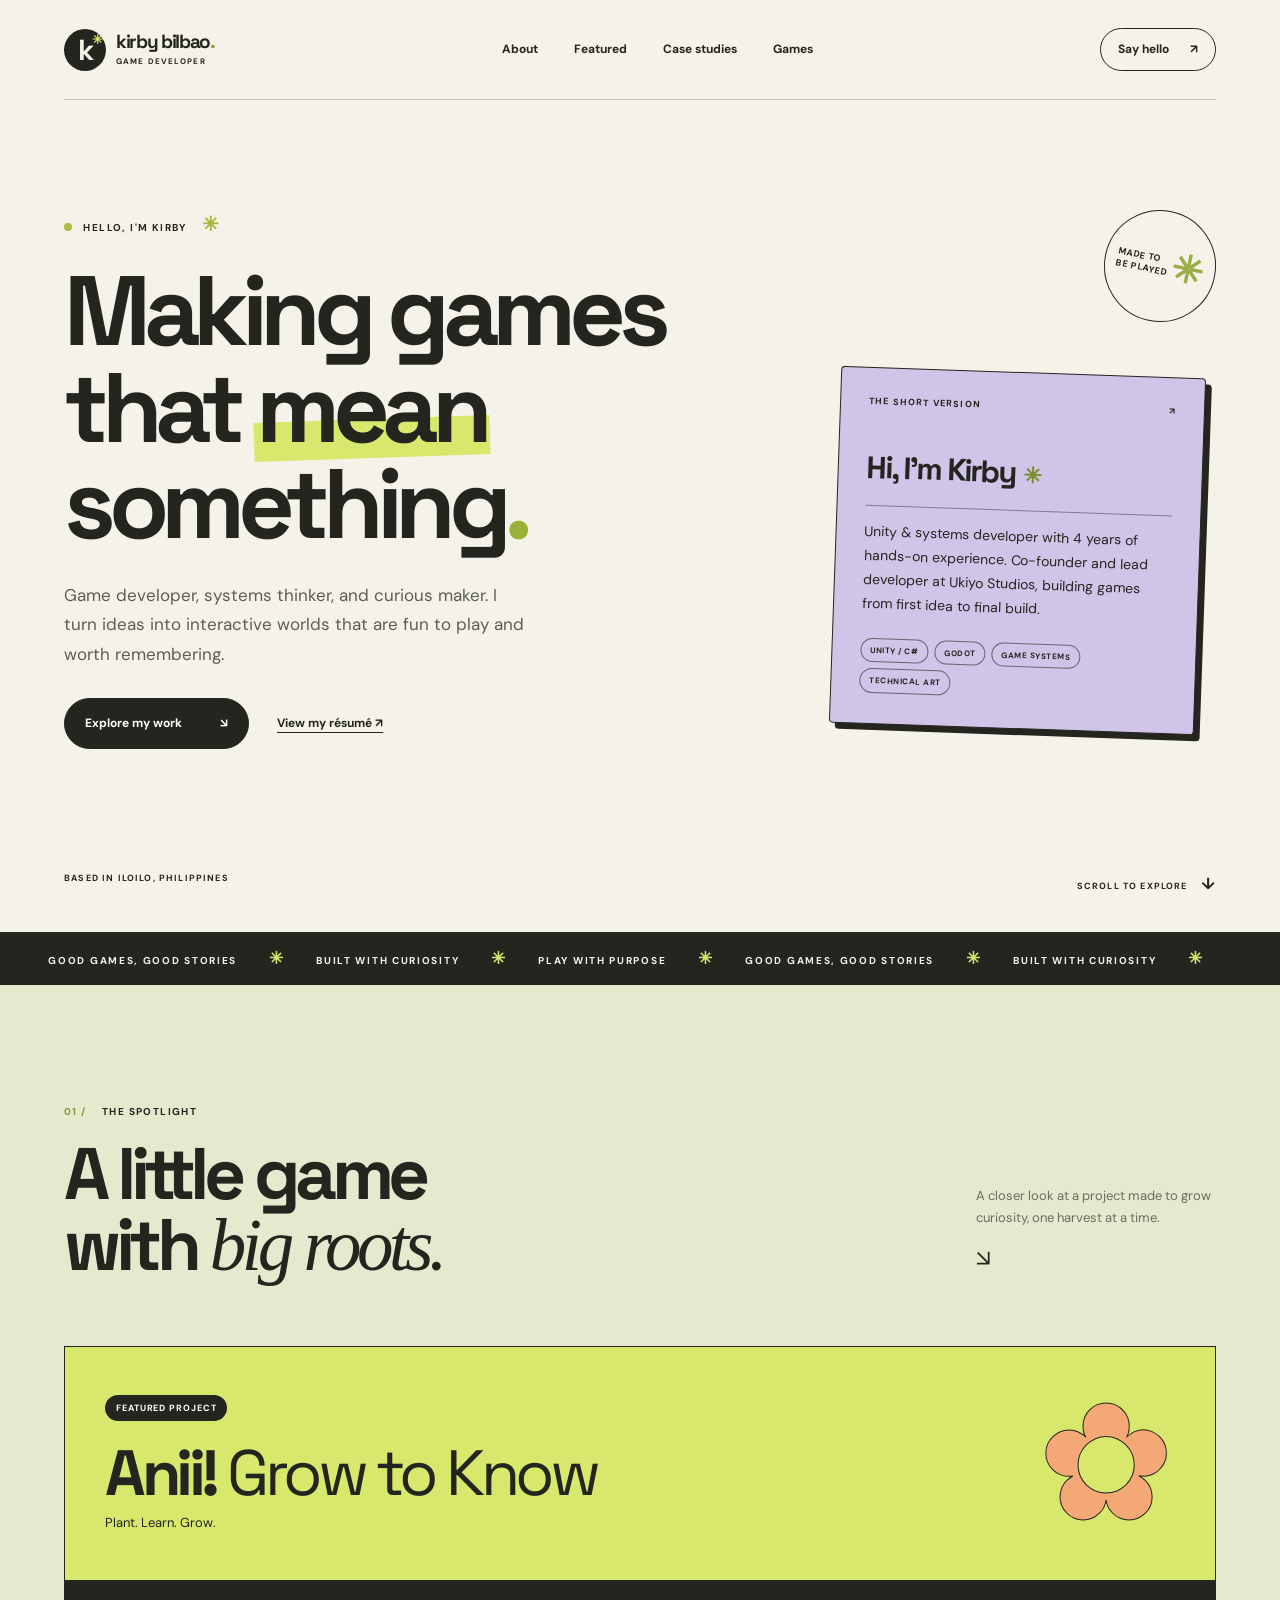
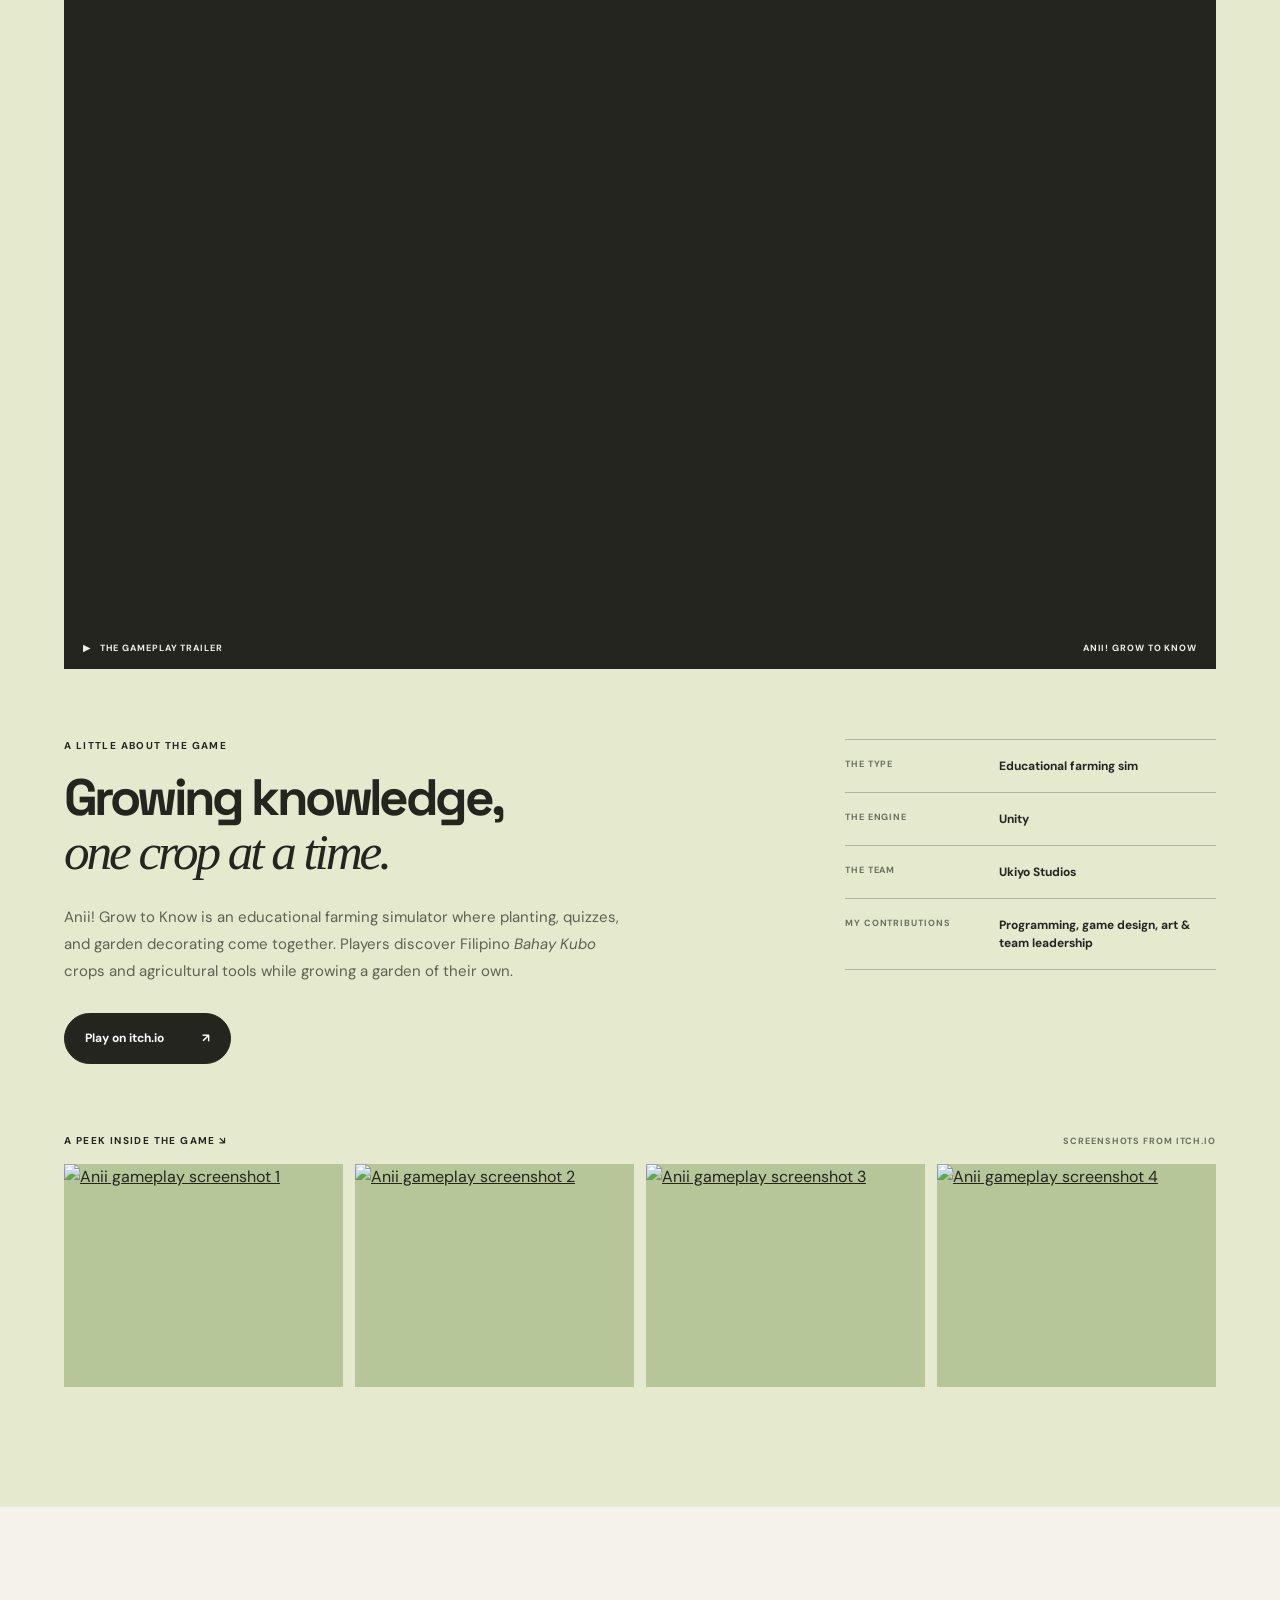
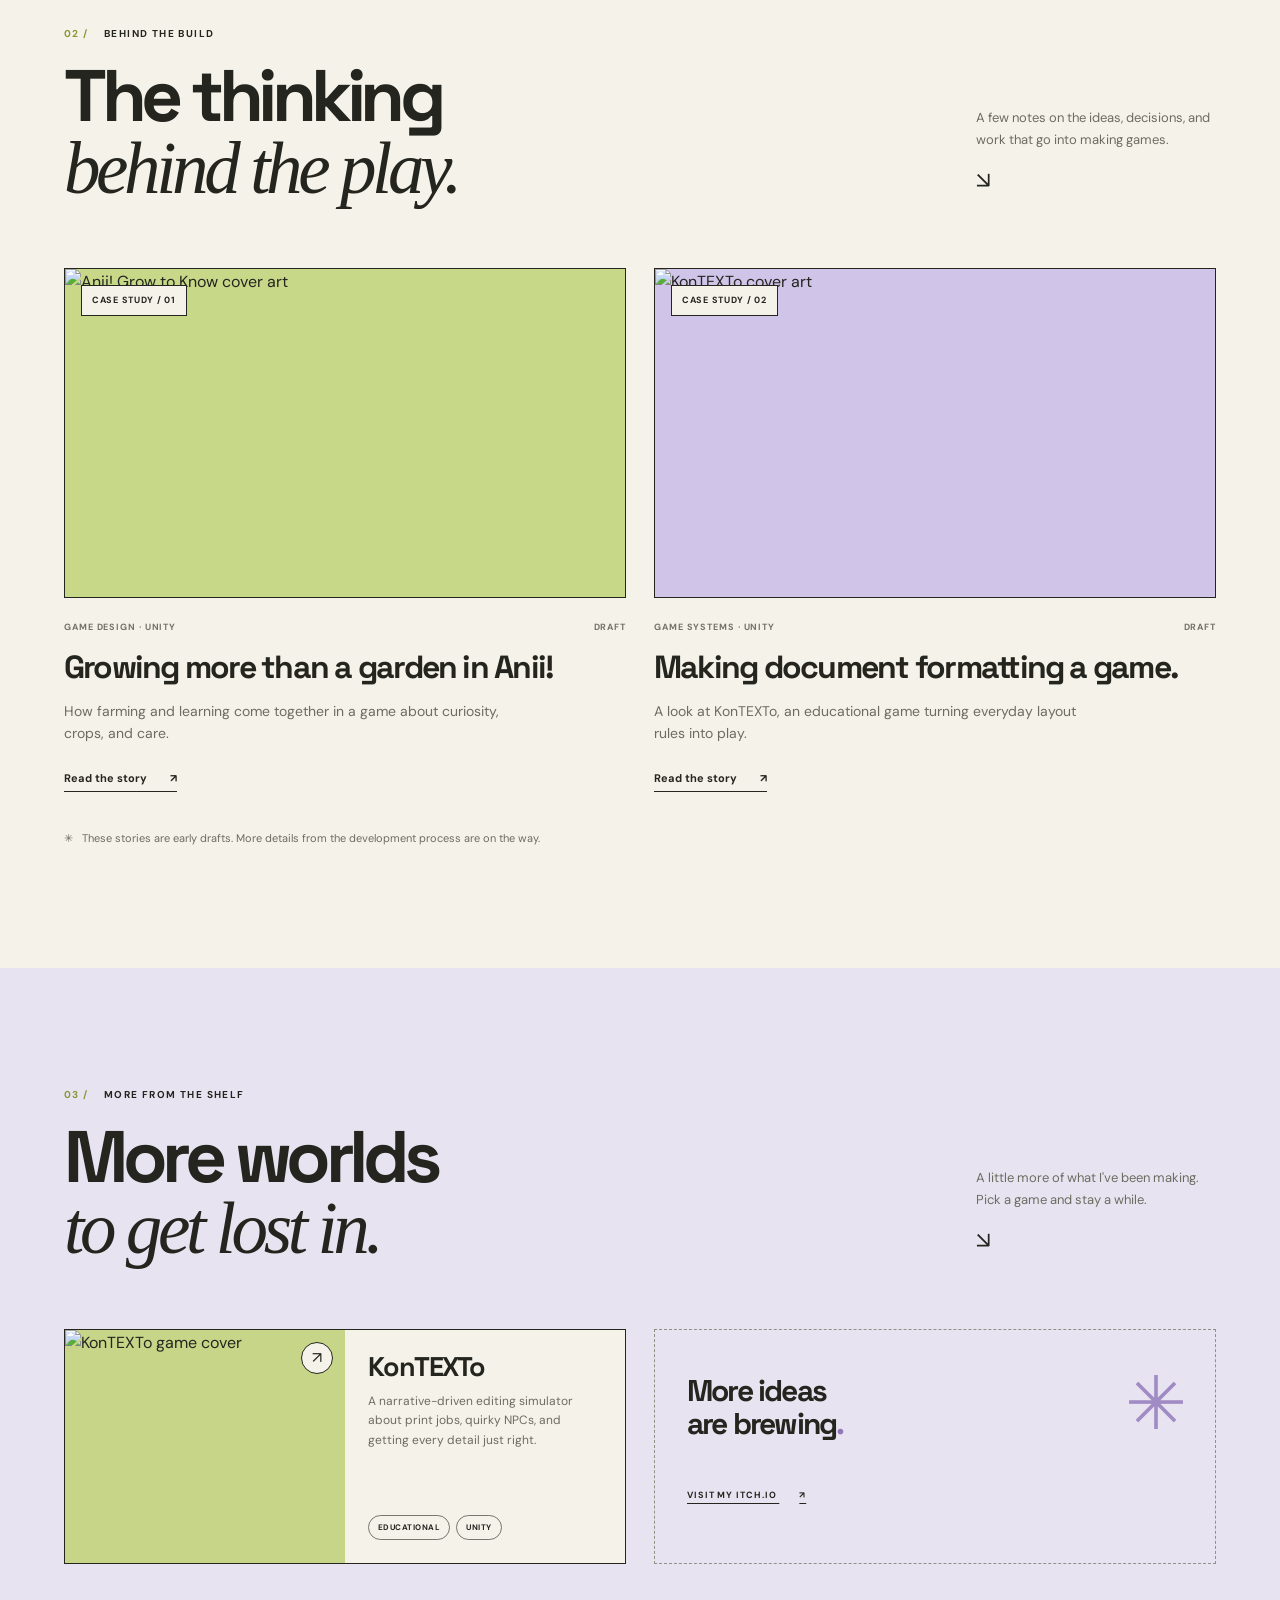
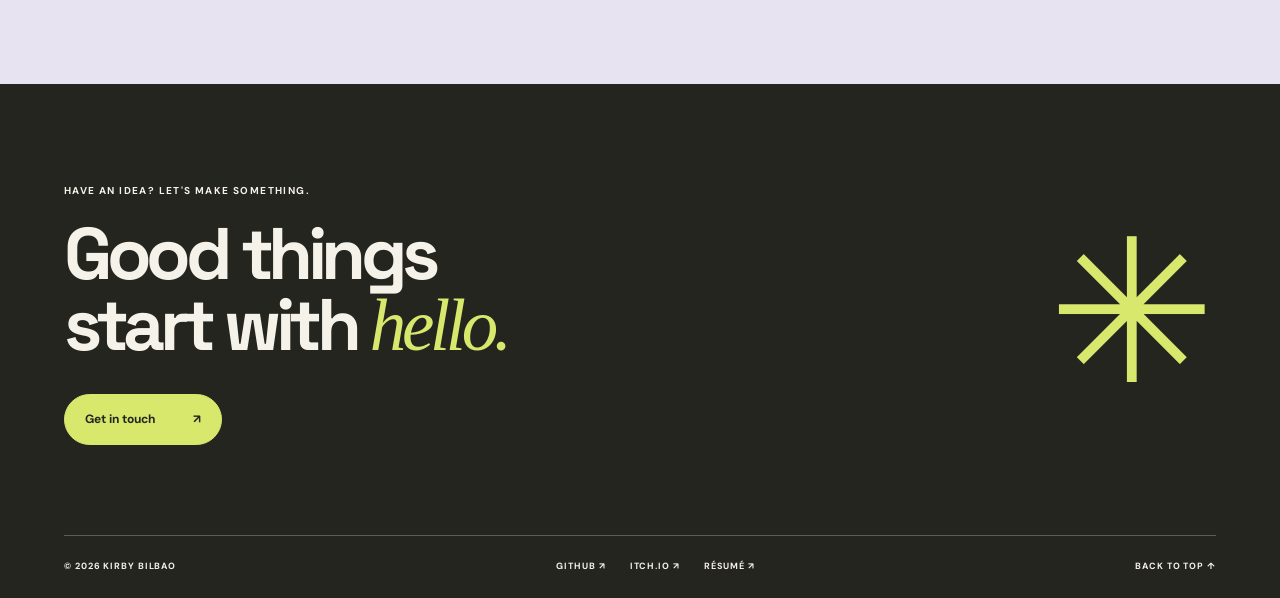
==== index.html @ d232350d "Save original game development portfolio design" ====
<!doctype html>
<html lang="en">
<head>
  <meta charset="utf-8">
  <meta name="viewport" content="width=device-width, initial-scale=1">
  <meta name="theme-color" content="#f5f2e9">
  <meta name="description" content="Kirby Bilbao is a game developer building playful, thoughtful interactive experiences.">
  <title>Kirby Bilbao — Game Developer</title>
  <link rel="preconnect" href="https://fonts.googleapis.com">
  <link rel="preconnect" href="https://fonts.gstatic.com" crossorigin>
  <link href="https://fonts.googleapis.com/css2?family=DM+Sans:wght@400;500;600;700&family=Space+Grotesk:wght@400;500;600;700&display=swap" rel="stylesheet">
  <link rel="icon" href="favicon.svg" type="image/svg+xml">
  <link rel="stylesheet" href="styles.css">
  <script src="script.js" defer></script>
</head>
<body>
  <a class="skip-link" href="#main">Skip to content</a>
  <header class="site-header wrap">
    <a class="brand" href="./" aria-label="Kirby Bilbao, home"><span class="brand-mark">k<span>✳</span></span><span>kirby bilbao<span class="brand-dot">.</span><small>GAME DEVELOPER</small></span></a>
    <nav aria-label="Main navigation"><a href="#about">About</a><a href="#featured">Featured</a><a href="#case-studies">Case studies</a><a href="#games">Games</a></nav>
    <a class="header-contact" href="mailto:kirbybilbao5@gmail.com">Say hello <span aria-hidden="true">↗</span></a>
  </header>

  <main id="main">
    <section class="hero wrap" id="about" aria-labelledby="hero-title">
      <div class="hero-copy">
        <p class="eyebrow"><span class="status-dot"></span> HELLO, I'M KIRBY <span class="sparkle" aria-hidden="true">✳</span></p>
        <h1 id="hero-title">Making games<br>that <span class="highlight">mean</span><br>something<span class="period">.</span></h1>
        <p class="hero-description">Game developer, systems thinker, and curious maker. I turn ideas into interactive worlds that are fun to play and worth remembering.</p>
        <div class="hero-actions"><a class="button button-dark" href="#featured">Explore my work <span aria-hidden="true">↘</span></a><a class="text-link" href="bilbao-kirby-resume.pdf" target="_blank" rel="noopener">View my résumé <span aria-hidden="true">↗</span></a></div>
      </div>
      <div class="hero-side">
        <div class="hero-stamp" aria-hidden="true"><span>MADE TO<br>BE PLAYED</span><b>✳</b></div>
        <div class="intro-card"><div class="intro-card-top"><span>THE SHORT VERSION</span><span aria-hidden="true">↗</span></div><p>Hi, I'm Kirby<span class="wave">✳</span></p><div class="intro-rule"></div><p class="intro-body">Unity &amp; systems developer with 4 years of hands-on experience. Co-founder and lead developer at Ukiyo Studios, building games from first idea to final build.</p><div class="skill-tags"><span>UNITY / C#</span><span>GODOT</span><span>GAME SYSTEMS</span><span>TECHNICAL ART</span></div></div>
      </div>
      <div class="hero-bottom"><span>BASED IN ILOILO, PHILIPPINES</span><span>SCROLL TO EXPLORE <span aria-hidden="true">↓</span></span></div>
    </section>

    <div class="ticker" aria-hidden="true"><div>GOOD GAMES, GOOD STORIES <span>✳</span> BUILT WITH CURIOSITY <span>✳</span> PLAY WITH PURPOSE <span>✳</span> GOOD GAMES, GOOD STORIES <span>✳</span> BUILT WITH CURIOSITY <span>✳</span></div></div>

    <section class="featured section" id="featured" aria-labelledby="featured-title">
      <div class="wrap"><div class="section-heading"><div><p class="eyebrow"><span class="section-number">01 /</span> THE SPOTLIGHT</p><h2 id="featured-title">A little game<br>with <em>big roots.</em></h2></div><p class="section-aside">A closer look at a project made to grow curiosity, one harvest at a time. <span aria-hidden="true">↘</span></p></div>
      <div class="feature-top"><div><span class="pill pill-dark">FEATURED PROJECT</span><h3>Anii! <span>Grow to Know</span></h3><p>Plant. Learn. Grow.</p></div><span class="feature-flower" aria-hidden="true">✿</span></div>
      <div class="video-frame"><iframe src="https://www.youtube-nocookie.com/embed/xJZeUs_QqVA" title="Anii! Grow to Know gameplay trailer" loading="lazy" allow="accelerometer; autoplay; clipboard-write; encrypted-media; gyroscope; picture-in-picture; web-share" referrerpolicy="strict-origin-when-cross-origin" allowfullscreen></iframe><div class="video-caption"><span>▶ &nbsp; THE GAMEPLAY TRAILER</span><span>ANII! GROW TO KNOW</span></div></div>
      <div class="feature-details"><div class="feature-story"><p class="eyebrow">A LITTLE ABOUT THE GAME</p><h4>Growing knowledge,<br><em>one crop at a time.</em></h4><p>Anii! Grow to Know is an educational farming simulator where planting, quizzes, and garden decorating come together. Players discover Filipino <em>Bahay Kubo</em> crops and agricultural tools while growing a garden of their own.</p><a class="button button-dark" href="https://kirubiisfyne.itch.io/anii-grow-to-know" target="_blank" rel="noopener noreferrer">Play on itch.io <span aria-hidden="true">↗</span></a></div><div class="feature-facts"><div><span>THE TYPE</span><strong>Educational farming sim</strong></div><div><span>THE ENGINE</span><strong>Unity</strong></div><div><span>THE TEAM</span><strong>Ukiyo Studios</strong></div><div><span>MY CONTRIBUTIONS</span><strong>Programming, game design, art &amp; team leadership</strong></div></div></div>
      <div class="gallery-heading"><p class="eyebrow">A PEEK INSIDE THE GAME <span aria-hidden="true">↘</span></p><span>SCREENSHOTS FROM ITCH.IO</span></div>
      <div class="gallery" aria-label="Anii gameplay screenshots"><a href="https://img.itch.zone/aW1hZ2UvMzkzMzY3Ny8yMzQ1ODAxNi5wbmc=/original/9w%2FDly.png" target="_blank" rel="noopener noreferrer"><img src="https://img.itch.zone/aW1hZ2UvMzkzMzY3Ny8yMzQ1ODAxNi5wbmc=/347x500/u2E8XW.png" alt="Anii gameplay screenshot 1" loading="lazy"></a><a href="https://img.itch.zone/aW1hZ2UvMzkzMzY3Ny8yMzQ1ODAxNy5wbmc=/original/0RQfc9.png" target="_blank" rel="noopener noreferrer"><img src="https://img.itch.zone/aW1hZ2UvMzkzMzY3Ny8yMzQ1ODAxNy5wbmc=/347x500/PJjYom.png" alt="Anii gameplay screenshot 2" loading="lazy"></a><a href="https://img.itch.zone/aW1hZ2UvMzkzMzY3Ny8yMzQ1ODAxOS5wbmc=/original/xpKKM4.png" target="_blank" rel="noopener noreferrer"><img src="https://img.itch.zone/aW1hZ2UvMzkzMzY3Ny8yMzQ1ODAxOS5wbmc=/347x500/HLO1Sk.png" alt="Anii gameplay screenshot 3" loading="lazy"></a><a href="https://img.itch.zone/aW1hZ2UvMzkzMzY3Ny8yMzQ1ODAyMC5wbmc=/original/LMUAwT.png" target="_blank" rel="noopener noreferrer"><img src="https://img.itch.zone/aW1hZ2UvMzkzMzY3Ny8yMzQ1ODAyMC5wbmc=/347x500/dn1DlV.png" alt="Anii gameplay screenshot 4" loading="lazy"></a></div></div>
    </section>

    <section class="case-section section" id="case-studies" aria-labelledby="case-title"><div class="wrap"><div class="section-heading"><div><p class="eyebrow"><span class="section-number">02 /</span> BEHIND THE BUILD</p><h2 id="case-title">The thinking<br><em>behind the play.</em></h2></div><p class="section-aside">A few notes on the ideas, decisions, and work that go into making games. <span aria-hidden="true">↘</span></p></div>
      <div class="article-grid"><a class="article-card" href="case-studies/anii.html"><div class="article-image article-image-anii"><img src="https://img.itch.zone/aW1nLzIzNDU3OTk1LnBuZw==/original/SICoM1.png" alt="Anii! Grow to Know cover art" loading="lazy"><span class="image-label">CASE STUDY / 01</span></div><div class="article-meta"><span>GAME DESIGN · UNITY</span><span>DRAFT</span></div><h3>Growing more than a garden in Anii!</h3><p>How farming and learning come together in a game about curiosity, crops, and care.</p><span class="read-more">Read the story <span aria-hidden="true">↗</span></span></a>
      <a class="article-card" href="case-studies/kontexto.html"><div class="article-image article-image-kontexto"><img src="https://img.itch.zone/aW1nLzI4NTI0NjQ2LnBuZw==/315x250%23c/drbnBj.png" alt="KonTEXTo cover art" loading="lazy"><span class="image-label">CASE STUDY / 02</span></div><div class="article-meta"><span>GAME SYSTEMS · UNITY</span><span>DRAFT</span></div><h3>Making document formatting a game.</h3><p>A look at KonTEXTo, an educational game turning everyday layout rules into play.</p><span class="read-more">Read the story <span aria-hidden="true">↗</span></span></a></div>
      <p class="draft-note">✳ &nbsp; These stories are early drafts. More details from the development process are on the way.</p></div></section>

    <section class="games-section section" id="games" aria-labelledby="games-title"><div class="wrap"><div class="section-heading"><div><p class="eyebrow"><span class="section-number">03 /</span> MORE FROM THE SHELF</p><h2 id="games-title">More worlds<br><em>to get lost in.</em></h2></div><p class="section-aside">A little more of what I've been making. Pick a game and stay a while. <span aria-hidden="true">↘</span></p></div>
      <div class="game-grid"><a class="game-card" href="https://kirubiisfyne.itch.io/kontexto" target="_blank" rel="noopener noreferrer"><div class="game-cover"><img src="https://img.itch.zone/aW1nLzI4NTI0NjQ2LnBuZw==/315x250%23c/drbnBj.png" alt="KonTEXTo game cover" loading="lazy"><span aria-hidden="true">↗</span></div><div class="game-card-info"><div><h3>KonTEXTo</h3><p>A narrative-driven editing simulator about print jobs, quirky NPCs, and getting every detail just right.</p></div><div class="game-tags"><span>EDUCATIONAL</span><span>UNITY</span></div></div></a><div class="game-more"><span class="game-more-star" aria-hidden="true">✳</span><p>More ideas<br>are brewing<span>.</span></p><a href="https://kirubiisfyne.itch.io/" target="_blank" rel="noopener noreferrer">VISIT MY ITCH.IO <span aria-hidden="true">↗</span></a></div></div></div></section>
  </main>
  <footer class="footer"><div class="wrap"><div class="footer-top"><div><p class="eyebrow">HAVE AN IDEA? LET'S MAKE SOMETHING.</p><h2>Good things<br>start with <em>hello.</em></h2><a class="button button-light" href="mailto:kirbybilbao5@gmail.com">Get in touch <span aria-hidden="true">↗</span></a></div><span class="footer-flower" aria-hidden="true">✳</span></div><div class="footer-bottom"><span>© <span id="year">2026</span> KIRBY BILBAO</span><div><a href="https://github.com/kirubiisfyne" target="_blank" rel="noopener noreferrer">GITHUB ↗</a><a href="https://kirubiisfyne.itch.io/" target="_blank" rel="noopener noreferrer">ITCH.IO ↗</a><a href="bilbao-kirby-resume.pdf" target="_blank" rel="noopener">RÉSUMÉ ↗</a></div><a href="#main">BACK TO TOP ↑</a></div></div></footer>
</body>
</html>
---- styles.css ----
/* Kirby Bilbao — static portfolio */
:root{--ink:#24251f;--paper:#f5f2e9;--cream:#ebe9dc;--lime:#d7e86d;--purple:#d0c4e9;--orange:#f3a875;--muted:#6c6d62;--line:#c8c8b9;--display:'Space Grotesk',Arial,sans-serif;--body:'DM Sans',Arial,sans-serif}*{box-sizing:border-box}html{scroll-behavior:smooth}body{margin:0;background:var(--paper);color:var(--ink);font-family:var(--body);font-size:16px;line-height:1.6}a{color:inherit}img{display:block;max-width:100%}button,a{-webkit-tap-highlight-color:transparent}a:focus-visible{outline:3px solid #7e61c5;outline-offset:4px}.skip-link{position:absolute;top:-100px;left:1rem;background:var(--ink);color:white;padding:.6rem 1rem;z-index:10}.skip-link:focus{top:1rem}.wrap{width:min(100% - 10%,1300px);margin-inline:auto}.site-header{height:100px;display:flex;align-items:center;justify-content:space-between;border-bottom:1px solid var(--line);gap:2rem}.brand{display:flex;align-items:center;gap:10px;text-decoration:none;font:700 19px/1 var(--display);letter-spacing:-.07em}.brand-mark{display:grid;place-items:center;width:42px;height:42px;border-radius:50%;background:var(--ink);color:var(--paper);font-size:29px;position:relative}.brand-mark span{position:absolute;font-size:13px;color:var(--lime);right:4px;top:4px}.brand-dot{color:#8d9f2c}.brand small{display:block;font:700 8px/1.5 var(--body);letter-spacing:.14em;margin-top:4px}.site-header nav{display:flex;align-items:center;gap:36px}.site-header nav a,.header-contact{font-size:12px;font-weight:700;text-decoration:none}.site-header nav a:hover,.text-link:hover,.footer a:hover{opacity:.65}.header-contact{border:1px solid var(--ink);border-radius:50px;padding:11px 17px}.header-contact span{margin-left:18px}.hero{position:relative;display:grid;grid-template-columns:1.3fr .7fr;gap:4rem;padding-top:110px;padding-bottom:35px}.eyebrow{margin:0;font-size:10px;font-weight:700;letter-spacing:.14em;line-height:1.4}.status-dot{display:inline-block;background:#a9bd43;width:8px;height:8px;border-radius:50%;margin-right:8px}.sparkle{color:#a4b73b;font-size:20px;margin-left:12px}.hero h1,.section-heading h2,.footer h2{font-family:var(--display);font-weight:700;letter-spacing:-.075em;line-height:.98;margin:25px 0}.hero h1{font-size:clamp(65px,7.7vw,112px)}.highlight{position:relative;z-index:0;white-space:nowrap}.highlight:before{content:'';position:absolute;z-index:-1;background:var(--lime);height:31%;width:103%;left:-1%;bottom:10%;transform:rotate(-2deg)}.period{color:#9ab336}.hero-description{max-width:470px;color:#5c5e54;font-size:17px;line-height:1.75;margin:28px 0}.hero-actions{display:flex;align-items:center;gap:28px;flex-wrap:wrap}.button{display:inline-flex;align-items:center;justify-content:space-between;gap:38px;border:1px solid var(--ink);border-radius:50px;padding:15px 20px;text-decoration:none;font-size:12px;font-weight:700;transition:transform .2s,background .2s}.button:hover{transform:translateY(-3px)}.button-dark{background:var(--ink);color:white}.button-dark:hover{background:#46483a}.button-light{background:var(--lime);border-color:var(--lime);color:var(--ink)}.text-link{font-size:12px;font-weight:700;text-underline-offset:5px}.hero-side{position:relative;display:flex;align-items:end;padding-bottom:20px}.intro-card{background:var(--purple);border:1px solid var(--ink);border-radius:4px;padding:26px 28px 30px;width:100%;max-width:365px;transform:rotate(2deg);box-shadow:6px 6px 0 var(--ink)}.intro-card-top{display:flex;justify-content:space-between;font-size:9px;font-weight:700;letter-spacing:.13em}.intro-card>p:not(.intro-body){font:700 31px/1 var(--display);letter-spacing:-.06em;margin:44px 0 22px}.wave{font-size:22px;color:#78902c;margin-left:8px}.intro-rule{border-top:1px solid #817994}.intro-body{font-size:14px;line-height:1.7}.skill-tags,.game-tags{display:flex;flex-wrap:wrap;gap:6px;margin-top:22px}.skill-tags span,.game-tags span{border:1px solid rgba(36,37,31,.6);border-radius:30px;padding:5px 9px;font-size:8px;font-weight:700;letter-spacing:.06em}.hero-stamp{position:absolute;right:0;top:0;width:112px;height:112px;border:1px solid var(--ink);border-radius:50%;display:flex;align-items:center;justify-content:center;gap:3px;font-size:9px;font-weight:700;letter-spacing:.08em;line-height:1.3;transform:rotate(12deg)}.hero-stamp b{font-size:38px;color:#9cad48}.hero-bottom{grid-column:1/-1;display:flex;justify-content:space-between;margin-top:58px;font-size:9px;font-weight:700;letter-spacing:.13em}.hero-bottom span:last-child span{font-size:16px;margin-left:10px}.ticker{background:var(--ink);color:var(--paper);overflow:hidden;padding:13px 0;white-space:nowrap}.ticker div{font-size:10px;letter-spacing:.17em;font-weight:700;text-align:center}.ticker span{color:var(--lime);font-size:17px;margin:0 28px}.section{padding:120px 0}.section-heading{display:flex;justify-content:space-between;align-items:end;gap:3rem;margin-bottom:64px}.section-heading h2,.footer h2{font-size:clamp(48px,5.7vw,78px);margin:19px 0 0}.section-heading h2 em,.footer h2 em,.feature-story h4 em{font-family:Georgia,serif;font-weight:400;letter-spacing:-.06em}.section-number{color:#879837;margin-right:12px}.section-aside{max-width:240px;color:var(--muted);font-size:13px;line-height:1.7;margin:0 0 4px}.section-aside span{display:block;color:var(--ink);font-size:23px;margin-top:10px}.featured{background:#e5e9ce}.feature-top{background:var(--lime);display:flex;justify-content:space-between;align-items:center;padding:34px 40px;border:1px solid var(--ink);border-bottom:0}.pill{display:inline-block;border-radius:50px;padding:6px 11px;font-size:9px;font-weight:700;letter-spacing:.1em}.pill-dark{background:var(--ink);color:white}.feature-top h3{font:700 clamp(39px,5vw,68px)/1 var(--display);letter-spacing:-.07em;margin:20px 0 8px}.feature-top h3 span{font-weight:400}.feature-top p{margin:0;font-size:13px}.feature-flower{font-size:clamp(80px,13vw,165px);line-height:1;color:#f3a875;-webkit-text-stroke:1px var(--ink)}.video-frame{background:var(--ink);border:1px solid var(--ink)}.video-frame iframe{display:block;width:100%;aspect-ratio:16/9;border:0}.video-caption{display:flex;justify-content:space-between;padding:13px 18px;color:#f2f1e8;font-size:9px;font-weight:700;letter-spacing:.1em}.feature-details{display:grid;grid-template-columns:1.3fr .7fr;gap:8%;padding:70px 0}.feature-story h4{font:700 clamp(35px,4vw,53px)/1.06 var(--display);letter-spacing:-.07em;margin:18px 0 24px}.feature-story>p:not(.eyebrow){max-width:570px;color:#5d6252;font-size:15px;line-height:1.8;margin-bottom:28px}.feature-facts{border-top:1px solid #aeb7a1}.feature-facts div{display:grid;grid-template-columns:1fr 1.5fr;gap:10px;border-bottom:1px solid #aeb7a1;padding:17px 0}.feature-facts span,.gallery-heading>span{font-size:9px;font-weight:700;letter-spacing:.1em;color:#69715f}.feature-facts strong{font-size:12px;line-height:1.5}.gallery-heading{display:flex;justify-content:space-between;align-items:center;margin-bottom:16px}.gallery{display:grid;grid-template-columns:repeat(4,1fr);gap:12px}.gallery a{overflow:hidden;background:#b7c698;aspect-ratio:1.25}.gallery img{width:100%;height:100%;object-fit:cover;transition:transform .3s}.gallery a:hover img{transform:scale(1.05)}.case-section{background:var(--paper)}.article-grid{display:grid;grid-template-columns:1fr 1fr;gap:28px}.article-card{text-decoration:none}.article-image{height:330px;position:relative;overflow:hidden;border:1px solid var(--ink)}.article-image-anii{background:#c7d988}.article-image-kontexto{background:#d0c4e9}.article-image img{width:100%;height:100%;object-fit:cover;transition:transform .35s}.article-card:hover img,.game-card:hover img{transform:scale(1.04)}.image-label{position:absolute;top:16px;left:16px;background:var(--paper);border:1px solid var(--ink);padding:7px 10px;font-size:9px;font-weight:700;letter-spacing:.08em}.article-meta{display:flex;justify-content:space-between;margin-top:22px;font-size:9px;font-weight:700;letter-spacing:.1em;color:#717366}.article-card h3{font:700 clamp(25px,2.5vw,34px)/1.15 var(--display);letter-spacing:-.055em;margin:14px 0 10px}.article-card>p{font-size:14px;color:var(--muted);max-width:440px}.read-more{display:inline-block;font-size:11px;font-weight:700;border-bottom:1px solid var(--ink);padding-bottom:3px;margin-top:12px}.read-more span{margin-left:20px}.draft-note{font-size:11px;color:var(--muted);margin:38px 0 0}.games-section{background:#e8e3f0}.game-grid{display:grid;grid-template-columns:1fr 1fr;gap:28px}.game-card{display:grid;grid-template-columns:1fr 1fr;text-decoration:none;border:1px solid var(--ink);background:var(--paper);min-height:235px}.game-cover{position:relative;overflow:hidden;background:#c7d588}.game-cover img{width:100%;height:100%;object-fit:cover;transition:transform .3s}.game-cover>span{position:absolute;right:12px;top:12px;border:1px solid var(--ink);border-radius:50%;width:32px;height:32px;background:var(--paper);display:grid;place-items:center}.game-card-info{padding:23px;display:flex;flex-direction:column;justify-content:space-between}.game-card h3{font:700 27px/1 var(--display);letter-spacing:-.06em;margin:0 0 12px}.game-card p{font-size:12px;color:var(--muted);line-height:1.65}.game-tags{margin-top:10px}.game-more{border:1px dashed #929083;padding:26px 32px;position:relative}.game-more-star{position:absolute;right:28px;top:15px;font-size:74px;color:#a18bc5}.game-more p{font:700 30px/1.1 var(--display);letter-spacing:-.06em;margin:18px 0 40px}.game-more p span{color:#9177ba}.game-more a{font-size:9px;font-weight:700;letter-spacing:.1em;text-underline-offset:5px}.game-more a span{margin-left:20px}.footer{background:var(--ink);color:var(--paper);padding:100px 0 25px}.footer-top{display:flex;justify-content:space-between;align-items:center;padding-bottom:90px}.footer h2{margin:20px 0 32px}.footer h2 em{color:var(--lime)}.footer-flower{font-size:200px;line-height:1;color:var(--lime)}.footer-bottom{display:flex;justify-content:space-between;gap:20px;border-top:1px solid #5c5d53;padding-top:23px;font-size:9px;font-weight:700;letter-spacing:.1em}.footer-bottom div{display:flex;gap:24px}.footer-bottom a{text-decoration:none}
/* Editorial article pages */
.article-page{background:var(--paper)}.article-page .site-header{margin-bottom:0}.article-shell{width:min(100% - 10%,850px);margin:0 auto}.article-hero{padding:90px 0 50px}.back-link{font-size:11px;font-weight:700;text-decoration:none}.article-hero .eyebrow{margin-top:50px;color:#7d8e35}.article-hero h1{font:700 clamp(48px,7vw,82px)/1 var(--display);letter-spacing:-.075em;margin:20px 0}.article-deck{font-size:19px;color:var(--muted);max-width:660px;line-height:1.65}.article-byline{display:flex;gap:14px;align-items:center;border-top:1px solid var(--line);padding-top:20px;margin-top:35px;font-size:11px;font-weight:700}.byline-icon{display:grid;place-items:center;background:var(--lime);width:38px;height:38px;border-radius:50%;font-size:20px}.article-cover{width:100%;max-height:480px;object-fit:cover;border:1px solid var(--ink)}.article-content{width:min(100%,650px);margin:60px auto 100px;font-size:17px;line-height:1.85}.article-content h2{font:700 32px/1.15 var(--display);letter-spacing:-.055em;margin:55px 0 18px}.article-content p{color:#4e5148}.article-content a{text-underline-offset:4px}.article-callout{background:#e6ead0;border-left:4px solid #9caf49;padding:18px 24px;margin:34px 0;font-size:14px;line-height:1.7}.article-callout p{margin:0}.article-end{border-top:1px solid var(--line);padding-top:25px;margin-top:50px}.article-end a{font-weight:700;font-size:13px}
@media(max-width:850px){.site-header nav{gap:18px}.hero{gap:2rem}.hero h1{font-size:clamp(58px,8vw,80px)}.hero-stamp{width:85px;height:85px}.hero-stamp b{font-size:25px}.feature-details{gap:5%}.game-card{grid-template-columns:1fr}.game-cover{height:200px}.game-card-info{min-height:185px}.article-image{height:250px}}
@media(max-width:600px){.wrap,.article-shell{width:calc(100% - 36px)}.site-header{height:auto;min-height:76px;flex-wrap:wrap;gap:0;padding:15px 0}.brand{font-size:17px}.brand-mark{width:36px;height:36px}.header-contact{padding:8px 12px}.header-contact span{margin-left:8px}.site-header nav{order:3;width:100%;overflow-x:auto;gap:25px;padding:17px 0 0;white-space:nowrap}.site-header nav a{font-size:11px}.hero{grid-template-columns:1fr;padding-top:65px;gap:35px}.hero h1{font-size:clamp(54px,12vw,75px)}.hero-description{font-size:15px}.hero-side{padding:20px 10px 0 0}.intro-card{max-width:none;transform:rotate(1deg)}.hero-stamp{top:-22px;right:0;z-index:1;background:var(--paper)}.hero-bottom{margin-top:20px;font-size:8px}.ticker div{text-align:left}.section{padding:80px 0}.section-heading{display:block;margin-bottom:40px}.section-heading h2{font-size:clamp(45px,10vw,64px)}.section-aside{margin-top:23px;max-width:300px}.section-aside span{display:inline;margin-left:10px}.feature-top{padding:25px 20px}.feature-top h3{font-size:36px}.feature-flower{font-size:70px}.video-caption{font-size:8px;gap:10px}.feature-details{grid-template-columns:1fr;gap:40px;padding:50px 0}.gallery-heading>span{display:none}.gallery{grid-template-columns:repeat(2,1fr)}.article-grid,.game-grid{grid-template-columns:1fr;gap:40px}.article-image{height:240px}.article-card h3{font-size:28px}.game-card{grid-template-columns:1fr 1fr;min-height:200px}.game-cover{height:auto}.game-card-info{padding:17px}.game-more{min-height:200px}.footer{padding-top:75px}.footer-top{padding-bottom:65px}.footer h2{font-size:48px}.footer-flower{font-size:75px}.footer-bottom{flex-wrap:wrap}.footer-bottom div{order:3;width:100%}.article-hero{padding:60px 0 35px}.article-hero .eyebrow{margin-top:38px}.article-deck{font-size:17px}.article-content{font-size:16px;margin-top:40px}.article-content h2{font-size:28px}}
@media(prefers-reduced-motion:reduce){html{scroll-behavior:auto}*,*::before,*::after{transition-duration:.01ms!important;animation-duration:.01ms!important;animation-iteration-count:1!important}}
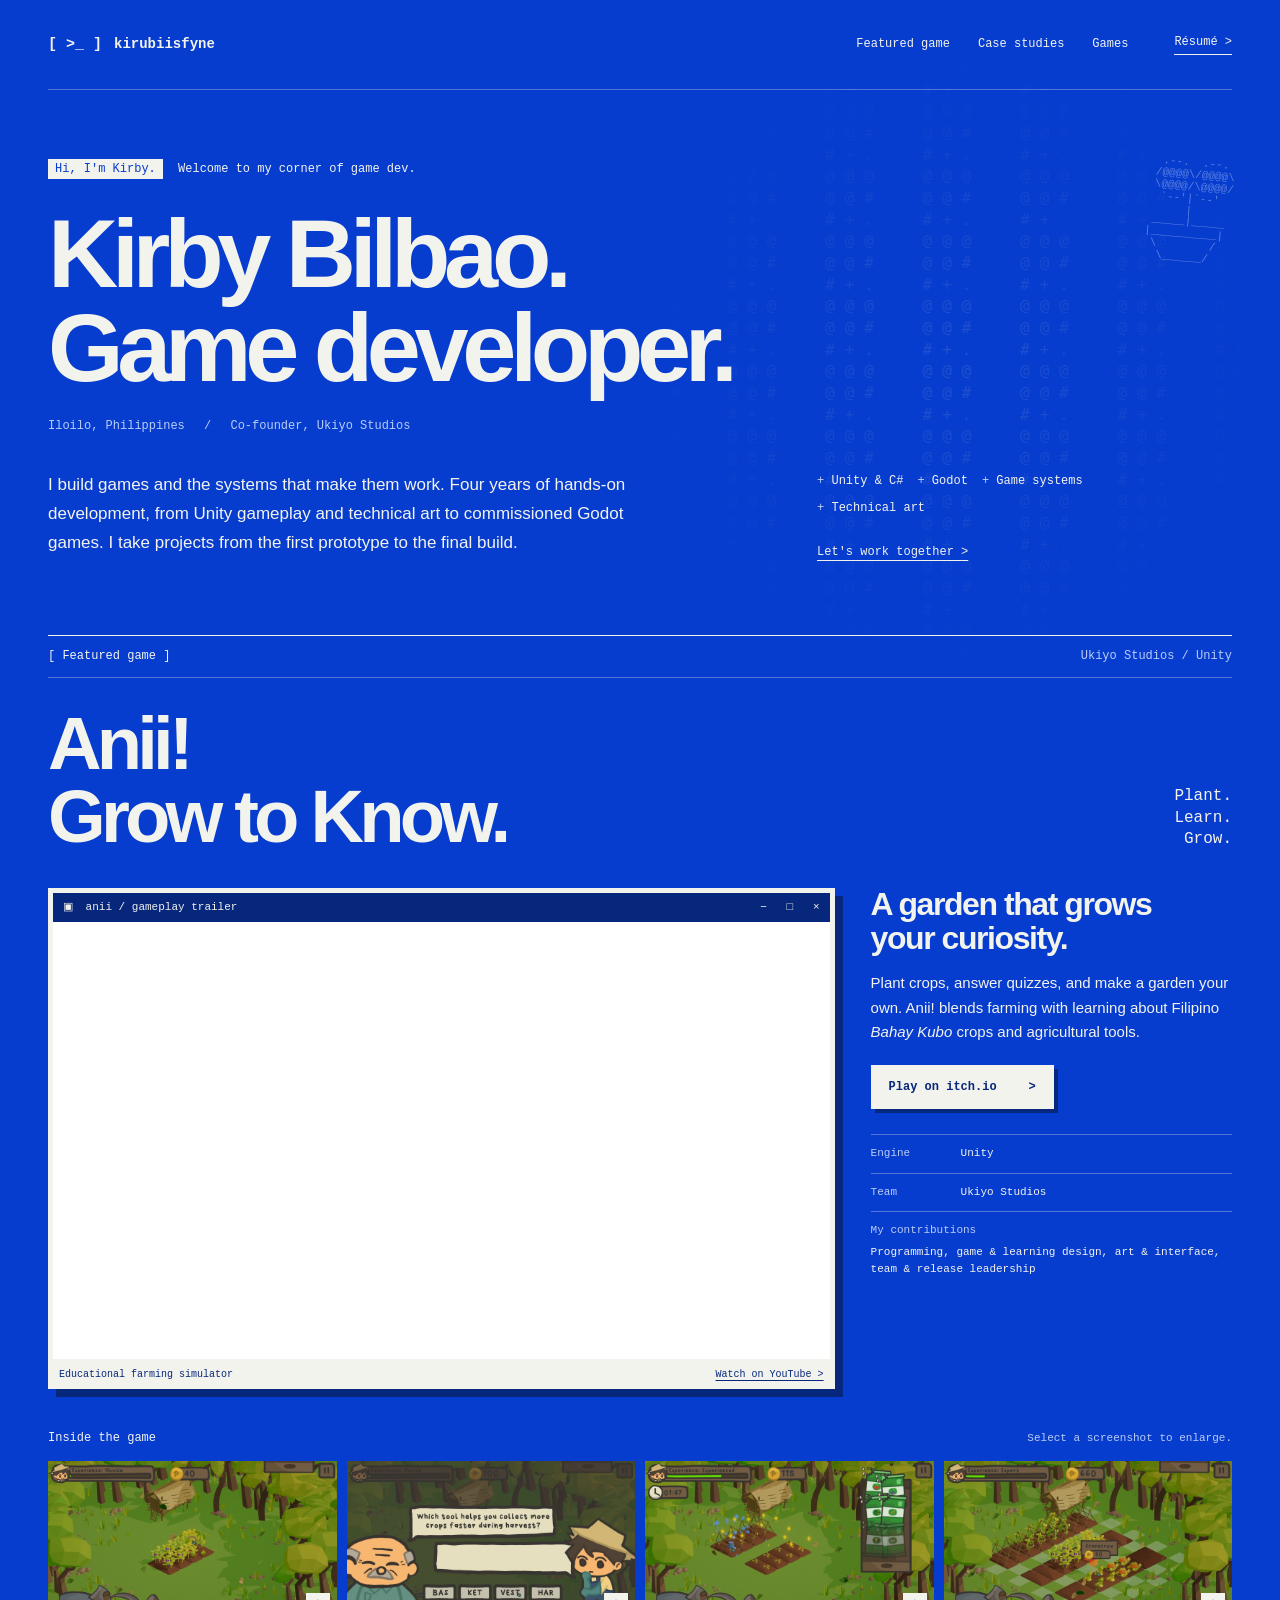
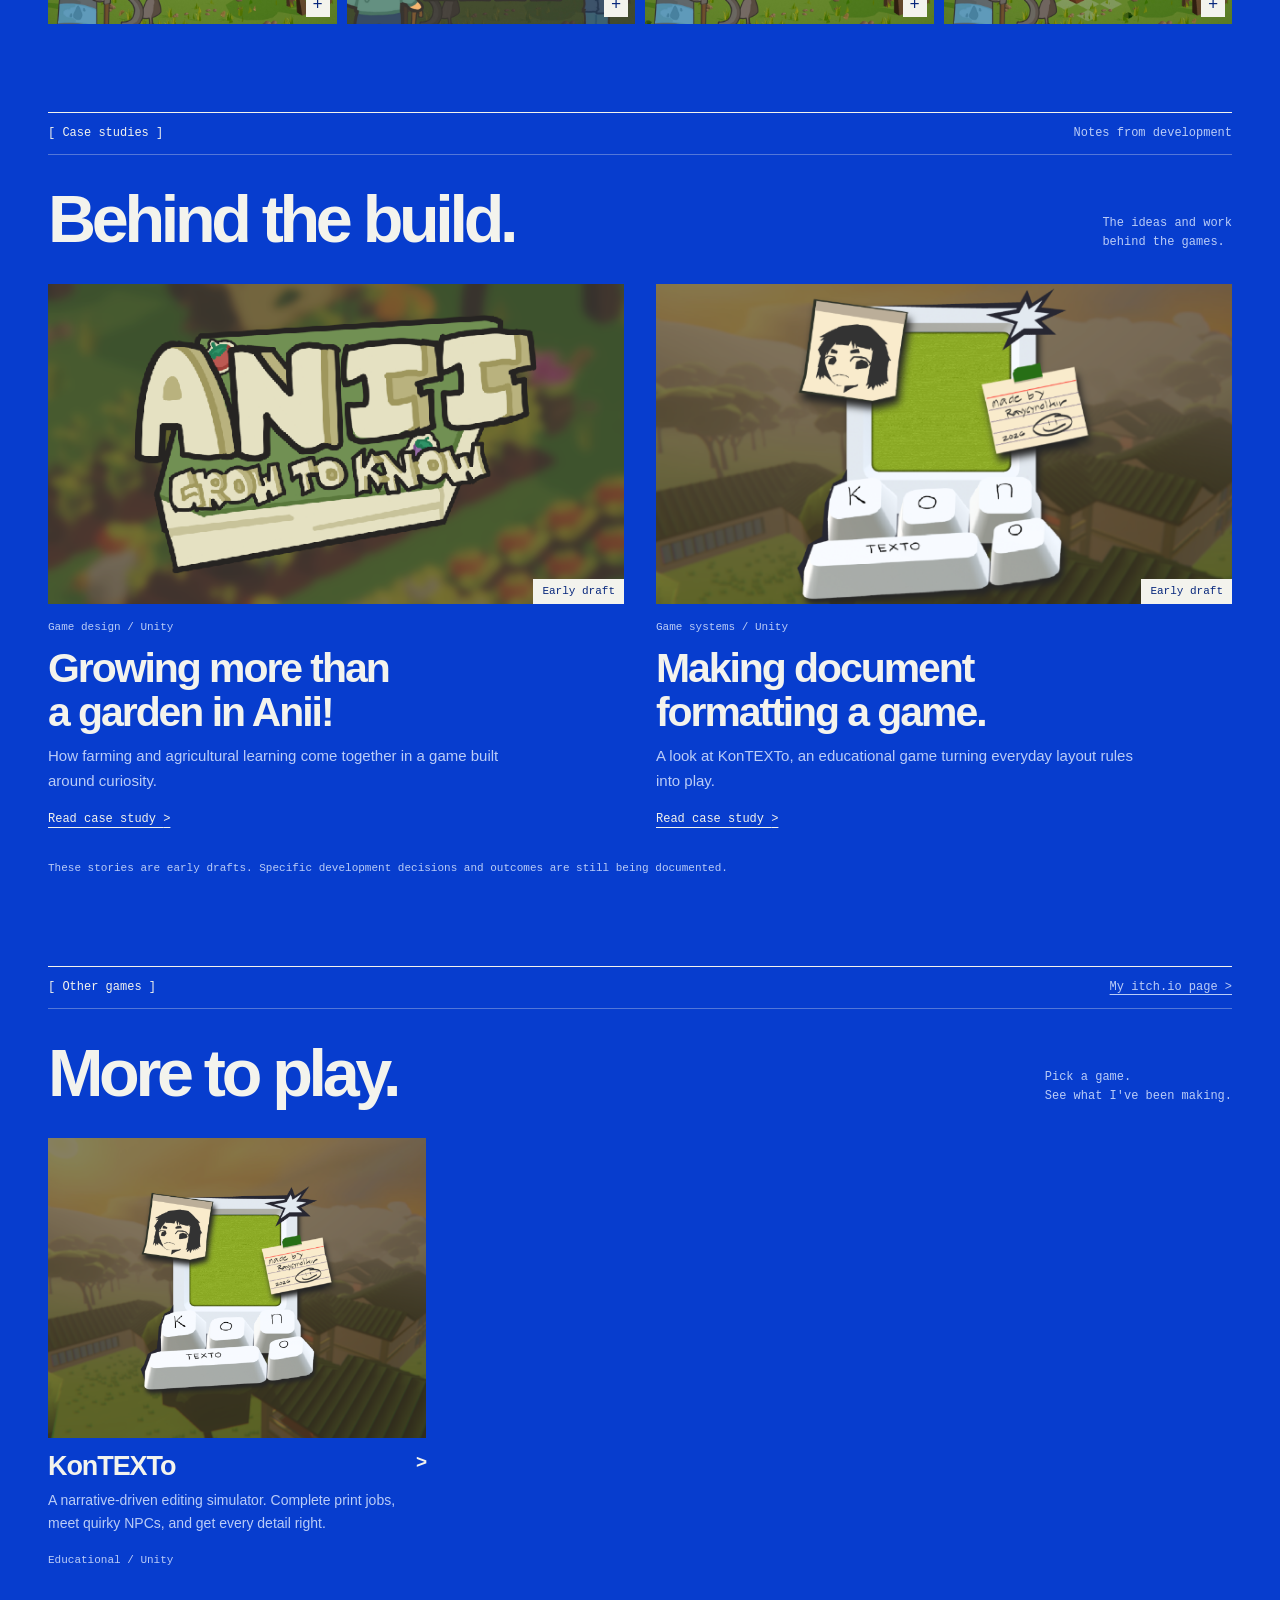
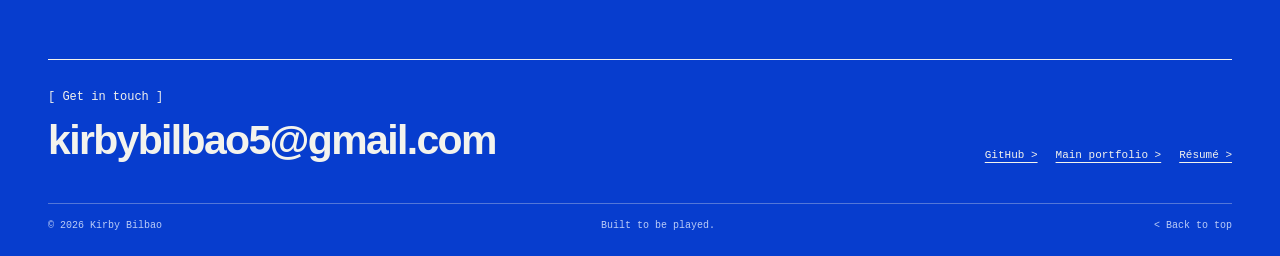
==== commit ea54a9b5: "Add cobalt terminal-inspired portfolio design" ====
--- a/index.html
+++ b/index.html
@@ -3,12 +3,9 @@
 <head>
   <meta charset="utf-8">
   <meta name="viewport" content="width=device-width, initial-scale=1">
-  <meta name="theme-color" content="#f5f2e9">
-  <meta name="description" content="Kirby Bilbao is a game developer building playful, thoughtful interactive experiences.">
-  <title>Kirby Bilbao — Game Developer</title>
-  <link rel="preconnect" href="https://fonts.googleapis.com">
-  <link rel="preconnect" href="https://fonts.gstatic.com" crossorigin>
-  <link href="https://fonts.googleapis.com/css2?family=DM+Sans:wght@400;500;600;700&family=Space+Grotesk:wght@400;500;600;700&display=swap" rel="stylesheet">
+  <meta name="theme-color" content="#073dce">
+  <meta name="description" content="Kirby Bilbao — Unity and Godot game developer, systems programmer, and co-founder of Ukiyo Studios. Explore Anii! Grow to Know and more.">
+  <title>Kirby Bilbao — Game developer</title>
   <link rel="icon" href="favicon.svg" type="image/svg+xml">
   <link rel="stylesheet" href="styles.css">
   <script src="script.js" defer></script>
@@ -16,45 +13,51 @@
 <body>
   <a class="skip-link" href="#main">Skip to content</a>
   <header class="site-header wrap">
-    <a class="brand" href="./" aria-label="Kirby Bilbao, home"><span class="brand-mark">k<span>✳</span></span><span>kirby bilbao<span class="brand-dot">.</span><small>GAME DEVELOPER</small></span></a>
-    <nav aria-label="Main navigation"><a href="#about">About</a><a href="#featured">Featured</a><a href="#case-studies">Case studies</a><a href="#games">Games</a></nav>
-    <a class="header-contact" href="mailto:kirbybilbao5@gmail.com">Say hello <span aria-hidden="true">↗</span></a>
+    <a class="brand" href="./" aria-label="Kirby Bilbao, home"><span aria-hidden="true">[ &gt;_ ]</span> kirubiisfyne</a>
+    <nav aria-label="Main navigation"><a href="#featured">Featured game</a><a href="#case-studies">Case studies</a><a href="#games">Games</a></nav>
+    <a class="header-contact" href="bilbao-kirby-resume.pdf" target="_blank" rel="noopener">Résumé <span aria-hidden="true">&gt;</span></a>
   </header>
 
   <main id="main">
-    <section class="hero wrap" id="about" aria-labelledby="hero-title">
-      <div class="hero-copy">
-        <p class="eyebrow"><span class="status-dot"></span> HELLO, I'M KIRBY <span class="sparkle" aria-hidden="true">✳</span></p>
-        <h1 id="hero-title">Making games<br>that <span class="highlight">mean</span><br>something<span class="period">.</span></h1>
-        <p class="hero-description">Game developer, systems thinker, and curious maker. I turn ideas into interactive worlds that are fun to play and worth remembering.</p>
-        <div class="hero-actions"><a class="button button-dark" href="#featured">Explore my work <span aria-hidden="true">↘</span></a><a class="text-link" href="bilbao-kirby-resume.pdf" target="_blank" rel="noopener">View my résumé <span aria-hidden="true">↗</span></a></div>
-      </div>
-      <div class="hero-side">
-        <div class="hero-stamp" aria-hidden="true"><span>MADE TO<br>BE PLAYED</span><b>✳</b></div>
-        <div class="intro-card"><div class="intro-card-top"><span>THE SHORT VERSION</span><span aria-hidden="true">↗</span></div><p>Hi, I'm Kirby<span class="wave">✳</span></p><div class="intro-rule"></div><p class="intro-body">Unity &amp; systems developer with 4 years of hands-on experience. Co-founder and lead developer at Ukiyo Studios, building games from first idea to final build.</p><div class="skill-tags"><span>UNITY / C#</span><span>GODOT</span><span>GAME SYSTEMS</span><span>TECHNICAL ART</span></div></div>
-      </div>
-      <div class="hero-bottom"><span>BASED IN ILOILO, PHILIPPINES</span><span>SCROLL TO EXPLORE <span aria-hidden="true">↓</span></span></div>
+    <section class="intro wrap" id="about" aria-labelledby="intro-title">
+      <div class="intro-heading"><p class="terminal-label"><span class="inverse">Hi, I'm Kirby.</span> Welcome to my corner of game dev.</p><h1 id="intro-title">Kirby Bilbao.<br>Game developer.</h1><p class="intro-location">Iloilo, Philippines <span aria-hidden="true">/</span> Co-founder, Ukiyo Studios</p></div>
+      <div class="intro-bottom"><p class="intro-copy">I build games and the systems that make them work. Four years of hands-on development, from Unity gameplay and technical art to commissioned Godot games. I take projects from the first prototype to the final build.</p><div class="intro-side"><ul class="skill-list" aria-label="Core skills"><li>Unity &amp; C#</li><li>Godot</li><li>Game systems</li><li>Technical art</li></ul><a class="text-link" href="mailto:kirbybilbao5@gmail.com">Let's work together <span aria-hidden="true">&gt;</span></a></div></div>
+      <pre class="ascii-sprout" aria-hidden="true">       .--.  .--.
+      /@@@@\/@@@@\
+      \@@@@/\@@@@/
+       `--'|`--'
+           |
+      _____|_____
+     |__________|
+      \        /
+       \______/</pre>
     </section>
 
-    <div class="ticker" aria-hidden="true"><div>GOOD GAMES, GOOD STORIES <span>✳</span> BUILT WITH CURIOSITY <span>✳</span> PLAY WITH PURPOSE <span>✳</span> GOOD GAMES, GOOD STORIES <span>✳</span> BUILT WITH CURIOSITY <span>✳</span></div></div>
-
-    <section class="featured section" id="featured" aria-labelledby="featured-title">
-      <div class="wrap"><div class="section-heading"><div><p class="eyebrow"><span class="section-number">01 /</span> THE SPOTLIGHT</p><h2 id="featured-title">A little game<br>with <em>big roots.</em></h2></div><p class="section-aside">A closer look at a project made to grow curiosity, one harvest at a time. <span aria-hidden="true">↘</span></p></div>
-      <div class="feature-top"><div><span class="pill pill-dark">FEATURED PROJECT</span><h3>Anii! <span>Grow to Know</span></h3><p>Plant. Learn. Grow.</p></div><span class="feature-flower" aria-hidden="true">✿</span></div>
-      <div class="video-frame"><iframe src="https://www.youtube-nocookie.com/embed/xJZeUs_QqVA" title="Anii! Grow to Know gameplay trailer" loading="lazy" allow="accelerometer; autoplay; clipboard-write; encrypted-media; gyroscope; picture-in-picture; web-share" referrerpolicy="strict-origin-when-cross-origin" allowfullscreen></iframe><div class="video-caption"><span>▶ &nbsp; THE GAMEPLAY TRAILER</span><span>ANII! GROW TO KNOW</span></div></div>
-      <div class="feature-details"><div class="feature-story"><p class="eyebrow">A LITTLE ABOUT THE GAME</p><h4>Growing knowledge,<br><em>one crop at a time.</em></h4><p>Anii! Grow to Know is an educational farming simulator where planting, quizzes, and garden decorating come together. Players discover Filipino <em>Bahay Kubo</em> crops and agricultural tools while growing a garden of their own.</p><a class="button button-dark" href="https://kirubiisfyne.itch.io/anii-grow-to-know" target="_blank" rel="noopener noreferrer">Play on itch.io <span aria-hidden="true">↗</span></a></div><div class="feature-facts"><div><span>THE TYPE</span><strong>Educational farming sim</strong></div><div><span>THE ENGINE</span><strong>Unity</strong></div><div><span>THE TEAM</span><strong>Ukiyo Studios</strong></div><div><span>MY CONTRIBUTIONS</span><strong>Programming, game design, art &amp; team leadership</strong></div></div></div>
-      <div class="gallery-heading"><p class="eyebrow">A PEEK INSIDE THE GAME <span aria-hidden="true">↘</span></p><span>SCREENSHOTS FROM ITCH.IO</span></div>
-      <div class="gallery" aria-label="Anii gameplay screenshots"><a href="https://img.itch.zone/aW1hZ2UvMzkzMzY3Ny8yMzQ1ODAxNi5wbmc=/original/9w%2FDly.png" target="_blank" rel="noopener noreferrer"><img src="https://img.itch.zone/aW1hZ2UvMzkzMzY3Ny8yMzQ1ODAxNi5wbmc=/347x500/u2E8XW.png" alt="Anii gameplay screenshot 1" loading="lazy"></a><a href="https://img.itch.zone/aW1hZ2UvMzkzMzY3Ny8yMzQ1ODAxNy5wbmc=/original/0RQfc9.png" target="_blank" rel="noopener noreferrer"><img src="https://img.itch.zone/aW1hZ2UvMzkzMzY3Ny8yMzQ1ODAxNy5wbmc=/347x500/PJjYom.png" alt="Anii gameplay screenshot 2" loading="lazy"></a><a href="https://img.itch.zone/aW1hZ2UvMzkzMzY3Ny8yMzQ1ODAxOS5wbmc=/original/xpKKM4.png" target="_blank" rel="noopener noreferrer"><img src="https://img.itch.zone/aW1hZ2UvMzkzMzY3Ny8yMzQ1ODAxOS5wbmc=/347x500/HLO1Sk.png" alt="Anii gameplay screenshot 3" loading="lazy"></a><a href="https://img.itch.zone/aW1hZ2UvMzkzMzY3Ny8yMzQ1ODAyMC5wbmc=/original/LMUAwT.png" target="_blank" rel="noopener noreferrer"><img src="https://img.itch.zone/aW1hZ2UvMzkzMzY3Ny8yMzQ1ODAyMC5wbmc=/347x500/dn1DlV.png" alt="Anii gameplay screenshot 4" loading="lazy"></a></div></div>
+    <section class="featured wrap" id="featured" aria-labelledby="featured-title">
+      <div class="section-bar"><span>[ Featured game ]</span><span>Ukiyo Studios / Unity</span></div>
+      <div class="feature-heading"><h2 id="featured-title">Anii!<br>Grow to Know.</h2><p>Plant.<br>Learn.<br>Grow.</p></div>
+      <div class="feature-layout">
+        <div class="console-window"><div class="window-bar"><span><span class="window-icon" aria-hidden="true">▣</span> anii / gameplay trailer</span><span aria-hidden="true">− &nbsp; □ &nbsp; ×</span></div><div class="video-frame"><iframe src="https://www.youtube-nocookie.com/embed/xJZeUs_QqVA" title="Anii! Grow to Know gameplay trailer" loading="lazy" allow="accelerometer; autoplay; clipboard-write; encrypted-media; gyroscope; picture-in-picture; web-share" referrerpolicy="strict-origin-when-cross-origin" allowfullscreen></iframe></div><div class="window-status"><span>Educational farming simulator</span><a href="https://www.youtube.com/watch?v=xJZeUs_QqVA" target="_blank" rel="noopener noreferrer">Watch on YouTube &gt;</a></div></div>
+        <div class="feature-copy"><h3>A garden that grows<br>your curiosity.</h3><p>Plant crops, answer quizzes, and make a garden your own. Anii! blends farming with learning about Filipino <em>Bahay Kubo</em> crops and agricultural tools.</p><a class="button button-light" href="https://kirubiisfyne.itch.io/anii-grow-to-know" target="_blank" rel="noopener noreferrer">Play on itch.io <span aria-hidden="true">&gt;</span></a><dl class="project-facts"><div><dt>Engine</dt><dd>Unity</dd></div><div><dt>Team</dt><dd>Ukiyo Studios</dd></div><div><dt>My contributions</dt><dd>Programming, game &amp; learning design, art &amp; interface, team &amp; release leadership</dd></div></dl></div>
+      </div>
+      <div class="gallery-header"><h3>Inside the game</h3><p>Select a screenshot to enlarge.</p></div>
+      <div class="gallery" aria-label="Anii gameplay screenshots"><a href="assets/images/anii-01.jpg" data-gallery><img src="assets/images/anii-01.jpg" alt="Open screenshot: Anii garden with planted crops" loading="lazy" width="1600" height="900"></a><a href="assets/images/anii-02.jpg" data-gallery><img src="assets/images/anii-02.jpg" alt="Open screenshot: Agriculture quiz with characters and answer choices" loading="lazy" width="1600" height="900"></a><a href="assets/images/anii-03.jpg" data-gallery><img src="assets/images/anii-03.jpg" alt="Open screenshot: Anii garden with item selection interface" loading="lazy" width="1600" height="900"></a><a href="assets/images/anii-04.jpg" data-gallery><img src="assets/images/anii-04.jpg" alt="Open screenshot: Expanded farm plots in Anii" loading="lazy" width="1600" height="900"></a></div>
     </section>
 
-    <section class="case-section section" id="case-studies" aria-labelledby="case-title"><div class="wrap"><div class="section-heading"><div><p class="eyebrow"><span class="section-number">02 /</span> BEHIND THE BUILD</p><h2 id="case-title">The thinking<br><em>behind the play.</em></h2></div><p class="section-aside">A few notes on the ideas, decisions, and work that go into making games. <span aria-hidden="true">↘</span></p></div>
-      <div class="article-grid"><a class="article-card" href="case-studies/anii.html"><div class="article-image article-image-anii"><img src="https://img.itch.zone/aW1nLzIzNDU3OTk1LnBuZw==/original/SICoM1.png" alt="Anii! Grow to Know cover art" loading="lazy"><span class="image-label">CASE STUDY / 01</span></div><div class="article-meta"><span>GAME DESIGN · UNITY</span><span>DRAFT</span></div><h3>Growing more than a garden in Anii!</h3><p>How farming and learning come together in a game about curiosity, crops, and care.</p><span class="read-more">Read the story <span aria-hidden="true">↗</span></span></a>
-      <a class="article-card" href="case-studies/kontexto.html"><div class="article-image article-image-kontexto"><img src="https://img.itch.zone/aW1nLzI4NTI0NjQ2LnBuZw==/315x250%23c/drbnBj.png" alt="KonTEXTo cover art" loading="lazy"><span class="image-label">CASE STUDY / 02</span></div><div class="article-meta"><span>GAME SYSTEMS · UNITY</span><span>DRAFT</span></div><h3>Making document formatting a game.</h3><p>A look at KonTEXTo, an educational game turning everyday layout rules into play.</p><span class="read-more">Read the story <span aria-hidden="true">↗</span></span></a></div>
-      <p class="draft-note">✳ &nbsp; These stories are early drafts. More details from the development process are on the way.</p></div></section>
+    <section class="case-section wrap" id="case-studies" aria-labelledby="case-title">
+      <div class="section-bar"><span>[ Case studies ]</span><span>Notes from development</span></div><div class="section-heading"><h2 id="case-title">Behind the build.</h2><p>The ideas and work<br>behind the games.</p></div>
+      <div class="article-grid"><a class="article-card" href="case-studies/anii.html"><div class="article-image"><img src="assets/images/anii-cover.png" alt="Anii! Grow to Know cover art" width="629" height="500" loading="lazy"><span class="draft-tag">Early draft</span></div><div class="article-meta">Game design / Unity</div><h3>Growing more than<br>a garden in Anii!</h3><p>How farming and agricultural learning come together in a game built around curiosity.</p><span class="read-more">Read case study <span aria-hidden="true">&gt;</span></span></a>
+      <a class="article-card" href="case-studies/kontexto.html"><div class="article-image"><img src="assets/images/kontexto-cover.png" alt="KonTEXTo cover art" width="630" height="500" loading="lazy"><span class="draft-tag">Early draft</span></div><div class="article-meta">Game systems / Unity</div><h3>Making document<br>formatting a game.</h3><p>A look at KonTEXTo, an educational game turning everyday layout rules into play.</p><span class="read-more">Read case study <span aria-hidden="true">&gt;</span></span></a></div>
+      <p class="draft-note">These stories are early drafts. Specific development decisions and outcomes are still being documented.</p>
+    </section>
 
-    <section class="games-section section" id="games" aria-labelledby="games-title"><div class="wrap"><div class="section-heading"><div><p class="eyebrow"><span class="section-number">03 /</span> MORE FROM THE SHELF</p><h2 id="games-title">More worlds<br><em>to get lost in.</em></h2></div><p class="section-aside">A little more of what I've been making. Pick a game and stay a while. <span aria-hidden="true">↘</span></p></div>
-      <div class="game-grid"><a class="game-card" href="https://kirubiisfyne.itch.io/kontexto" target="_blank" rel="noopener noreferrer"><div class="game-cover"><img src="https://img.itch.zone/aW1nLzI4NTI0NjQ2LnBuZw==/315x250%23c/drbnBj.png" alt="KonTEXTo game cover" loading="lazy"><span aria-hidden="true">↗</span></div><div class="game-card-info"><div><h3>KonTEXTo</h3><p>A narrative-driven editing simulator about print jobs, quirky NPCs, and getting every detail just right.</p></div><div class="game-tags"><span>EDUCATIONAL</span><span>UNITY</span></div></div></a><div class="game-more"><span class="game-more-star" aria-hidden="true">✳</span><p>More ideas<br>are brewing<span>.</span></p><a href="https://kirubiisfyne.itch.io/" target="_blank" rel="noopener noreferrer">VISIT MY ITCH.IO <span aria-hidden="true">↗</span></a></div></div></div></section>
+    <section class="games-section wrap" id="games" aria-labelledby="games-title">
+      <div class="section-bar"><span>[ Other games ]</span><a href="https://kirubiisfyne.itch.io/" target="_blank" rel="noopener noreferrer">My itch.io page &gt;</a></div><div class="section-heading"><h2 id="games-title">More to play.</h2><p>Pick a game.<br>See what I've been making.</p></div><div class="game-grid"><a class="game-card" href="https://kirubiisfyne.itch.io/kontexto" target="_blank" rel="noopener noreferrer"><img src="assets/images/kontexto-cover.png" alt="KonTEXTo game cover" width="630" height="500" loading="lazy"><h3>KonTEXTo <span aria-hidden="true">&gt;</span></h3><p>A narrative-driven editing simulator. Complete print jobs, meet quirky NPCs, and get every detail right.</p><small>Educational / Unity</small></a></div>
+    </section>
   </main>
-  <footer class="footer"><div class="wrap"><div class="footer-top"><div><p class="eyebrow">HAVE AN IDEA? LET'S MAKE SOMETHING.</p><h2>Good things<br>start with <em>hello.</em></h2><a class="button button-light" href="mailto:kirbybilbao5@gmail.com">Get in touch <span aria-hidden="true">↗</span></a></div><span class="footer-flower" aria-hidden="true">✳</span></div><div class="footer-bottom"><span>© <span id="year">2026</span> KIRBY BILBAO</span><div><a href="https://github.com/kirubiisfyne" target="_blank" rel="noopener noreferrer">GITHUB ↗</a><a href="https://kirubiisfyne.itch.io/" target="_blank" rel="noopener noreferrer">ITCH.IO ↗</a><a href="bilbao-kirby-resume.pdf" target="_blank" rel="noopener">RÉSUMÉ ↗</a></div><a href="#main">BACK TO TOP ↑</a></div></div></footer>
+
+  <footer class="footer wrap"><div class="footer-main"><div><p>[ Get in touch ]</p><a class="footer-email" href="mailto:kirbybilbao5@gmail.com">kirbybilbao5@gmail.com</a></div><div class="footer-links"><a href="https://github.com/kirubiisfyne" target="_blank" rel="noopener noreferrer">GitHub &gt;</a><a href="https://kirubiisfyne.github.io/" target="_blank" rel="noopener noreferrer">Main portfolio &gt;</a><a href="bilbao-kirby-resume.pdf" target="_blank" rel="noopener">Résumé &gt;</a></div></div><div class="footer-bottom"><span>© <span id="year">2026</span> Kirby Bilbao</span><span>Built to be played.</span><a href="#main">&lt; Back to top</a></div></footer>
+
+  <dialog class="gallery-viewer" id="gallery-viewer" aria-labelledby="viewer-title"><div class="viewer-bar"><h2 id="viewer-title">Anii! Grow to Know / Screenshot</h2><button type="button" class="viewer-close" aria-label="Close screenshot viewer">Close ×</button></div><div class="viewer-image-wrap"><img id="viewer-image" alt=""><p id="viewer-error" hidden>Image could not load. <a id="viewer-original" href="assets/images/anii-01.jpg" target="_blank" rel="noopener">Open screenshot directly</a>.</p></div><div class="viewer-controls"><button type="button" id="viewer-prev" aria-label="Previous screenshot">&lt; Previous</button><span id="viewer-count" aria-live="polite"></span><button type="button" id="viewer-next" aria-label="Next screenshot">Next &gt;</button></div></dialog>
 </body>
 </html>
--- a/styles.css
+++ b/styles.css
@@ -1,7 +1,215 @@
-/* Kirby Bilbao — static portfolio */
-:root{--ink:#24251f;--paper:#f5f2e9;--cream:#ebe9dc;--lime:#d7e86d;--purple:#d0c4e9;--orange:#f3a875;--muted:#6c6d62;--line:#c8c8b9;--display:'Space Grotesk',Arial,sans-serif;--body:'DM Sans',Arial,sans-serif}*{box-sizing:border-box}html{scroll-behavior:smooth}body{margin:0;background:var(--paper);color:var(--ink);font-family:var(--body);font-size:16px;line-height:1.6}a{color:inherit}img{display:block;max-width:100%}button,a{-webkit-tap-highlight-color:transparent}a:focus-visible{outline:3px solid #7e61c5;outline-offset:4px}.skip-link{position:absolute;top:-100px;left:1rem;background:var(--ink);color:white;padding:.6rem 1rem;z-index:10}.skip-link:focus{top:1rem}.wrap{width:min(100% - 10%,1300px);margin-inline:auto}.site-header{height:100px;display:flex;align-items:center;justify-content:space-between;border-bottom:1px solid var(--line);gap:2rem}.brand{display:flex;align-items:center;gap:10px;text-decoration:none;font:700 19px/1 var(--display);letter-spacing:-.07em}.brand-mark{display:grid;place-items:center;width:42px;height:42px;border-radius:50%;background:var(--ink);color:var(--paper);font-size:29px;position:relative}.brand-mark span{position:absolute;font-size:13px;color:var(--lime);right:4px;top:4px}.brand-dot{color:#8d9f2c}.brand small{display:block;font:700 8px/1.5 var(--body);letter-spacing:.14em;margin-top:4px}.site-header nav{display:flex;align-items:center;gap:36px}.site-header nav a,.header-contact{font-size:12px;font-weight:700;text-decoration:none}.site-header nav a:hover,.text-link:hover,.footer a:hover{opacity:.65}.header-contact{border:1px solid var(--ink);border-radius:50px;padding:11px 17px}.header-contact span{margin-left:18px}.hero{position:relative;display:grid;grid-template-columns:1.3fr .7fr;gap:4rem;padding-top:110px;padding-bottom:35px}.eyebrow{margin:0;font-size:10px;font-weight:700;letter-spacing:.14em;line-height:1.4}.status-dot{display:inline-block;background:#a9bd43;width:8px;height:8px;border-radius:50%;margin-right:8px}.sparkle{color:#a4b73b;font-size:20px;margin-left:12px}.hero h1,.section-heading h2,.footer h2{font-family:var(--display);font-weight:700;letter-spacing:-.075em;line-height:.98;margin:25px 0}.hero h1{font-size:clamp(65px,7.7vw,112px)}.highlight{position:relative;z-index:0;white-space:nowrap}.highlight:before{content:'';position:absolute;z-index:-1;background:var(--lime);height:31%;width:103%;left:-1%;bottom:10%;transform:rotate(-2deg)}.period{color:#9ab336}.hero-description{max-width:470px;color:#5c5e54;font-size:17px;line-height:1.75;margin:28px 0}.hero-actions{display:flex;align-items:center;gap:28px;flex-wrap:wrap}.button{display:inline-flex;align-items:center;justify-content:space-between;gap:38px;border:1px solid var(--ink);border-radius:50px;padding:15px 20px;text-decoration:none;font-size:12px;font-weight:700;transition:transform .2s,background .2s}.button:hover{transform:translateY(-3px)}.button-dark{background:var(--ink);color:white}.button-dark:hover{background:#46483a}.button-light{background:var(--lime);border-color:var(--lime);color:var(--ink)}.text-link{font-size:12px;font-weight:700;text-underline-offset:5px}.hero-side{position:relative;display:flex;align-items:end;padding-bottom:20px}.intro-card{background:var(--purple);border:1px solid var(--ink);border-radius:4px;padding:26px 28px 30px;width:100%;max-width:365px;transform:rotate(2deg);box-shadow:6px 6px 0 var(--ink)}.intro-card-top{display:flex;justify-content:space-between;font-size:9px;font-weight:700;letter-spacing:.13em}.intro-card>p:not(.intro-body){font:700 31px/1 var(--display);letter-spacing:-.06em;margin:44px 0 22px}.wave{font-size:22px;color:#78902c;margin-left:8px}.intro-rule{border-top:1px solid #817994}.intro-body{font-size:14px;line-height:1.7}.skill-tags,.game-tags{display:flex;flex-wrap:wrap;gap:6px;margin-top:22px}.skill-tags span,.game-tags span{border:1px solid rgba(36,37,31,.6);border-radius:30px;padding:5px 9px;font-size:8px;font-weight:700;letter-spacing:.06em}.hero-stamp{position:absolute;right:0;top:0;width:112px;height:112px;border:1px solid var(--ink);border-radius:50%;display:flex;align-items:center;justify-content:center;gap:3px;font-size:9px;font-weight:700;letter-spacing:.08em;line-height:1.3;transform:rotate(12deg)}.hero-stamp b{font-size:38px;color:#9cad48}.hero-bottom{grid-column:1/-1;display:flex;justify-content:space-between;margin-top:58px;font-size:9px;font-weight:700;letter-spacing:.13em}.hero-bottom span:last-child span{font-size:16px;margin-left:10px}.ticker{background:var(--ink);color:var(--paper);overflow:hidden;padding:13px 0;white-space:nowrap}.ticker div{font-size:10px;letter-spacing:.17em;font-weight:700;text-align:center}.ticker span{color:var(--lime);font-size:17px;margin:0 28px}.section{padding:120px 0}.section-heading{display:flex;justify-content:space-between;align-items:end;gap:3rem;margin-bottom:64px}.section-heading h2,.footer h2{font-size:clamp(48px,5.7vw,78px);margin:19px 0 0}.section-heading h2 em,.footer h2 em,.feature-story h4 em{font-family:Georgia,serif;font-weight:400;letter-spacing:-.06em}.section-number{color:#879837;margin-right:12px}.section-aside{max-width:240px;color:var(--muted);font-size:13px;line-height:1.7;margin:0 0 4px}.section-aside span{display:block;color:var(--ink);font-size:23px;margin-top:10px}.featured{background:#e5e9ce}.feature-top{background:var(--lime);display:flex;justify-content:space-between;align-items:center;padding:34px 40px;border:1px solid var(--ink);border-bottom:0}.pill{display:inline-block;border-radius:50px;padding:6px 11px;font-size:9px;font-weight:700;letter-spacing:.1em}.pill-dark{background:var(--ink);color:white}.feature-top h3{font:700 clamp(39px,5vw,68px)/1 var(--display);letter-spacing:-.07em;margin:20px 0 8px}.feature-top h3 span{font-weight:400}.feature-top p{margin:0;font-size:13px}.feature-flower{font-size:clamp(80px,13vw,165px);line-height:1;color:#f3a875;-webkit-text-stroke:1px var(--ink)}.video-frame{background:var(--ink);border:1px solid var(--ink)}.video-frame iframe{display:block;width:100%;aspect-ratio:16/9;border:0}.video-caption{display:flex;justify-content:space-between;padding:13px 18px;color:#f2f1e8;font-size:9px;font-weight:700;letter-spacing:.1em}.feature-details{display:grid;grid-template-columns:1.3fr .7fr;gap:8%;padding:70px 0}.feature-story h4{font:700 clamp(35px,4vw,53px)/1.06 var(--display);letter-spacing:-.07em;margin:18px 0 24px}.feature-story>p:not(.eyebrow){max-width:570px;color:#5d6252;font-size:15px;line-height:1.8;margin-bottom:28px}.feature-facts{border-top:1px solid #aeb7a1}.feature-facts div{display:grid;grid-template-columns:1fr 1.5fr;gap:10px;border-bottom:1px solid #aeb7a1;padding:17px 0}.feature-facts span,.gallery-heading>span{font-size:9px;font-weight:700;letter-spacing:.1em;color:#69715f}.feature-facts strong{font-size:12px;line-height:1.5}.gallery-heading{display:flex;justify-content:space-between;align-items:center;margin-bottom:16px}.gallery{display:grid;grid-template-columns:repeat(4,1fr);gap:12px}.gallery a{overflow:hidden;background:#b7c698;aspect-ratio:1.25}.gallery img{width:100%;height:100%;object-fit:cover;transition:transform .3s}.gallery a:hover img{transform:scale(1.05)}.case-section{background:var(--paper)}.article-grid{display:grid;grid-template-columns:1fr 1fr;gap:28px}.article-card{text-decoration:none}.article-image{height:330px;position:relative;overflow:hidden;border:1px solid var(--ink)}.article-image-anii{background:#c7d988}.article-image-kontexto{background:#d0c4e9}.article-image img{width:100%;height:100%;object-fit:cover;transition:transform .35s}.article-card:hover img,.game-card:hover img{transform:scale(1.04)}.image-label{position:absolute;top:16px;left:16px;background:var(--paper);border:1px solid var(--ink);padding:7px 10px;font-size:9px;font-weight:700;letter-spacing:.08em}.article-meta{display:flex;justify-content:space-between;margin-top:22px;font-size:9px;font-weight:700;letter-spacing:.1em;color:#717366}.article-card h3{font:700 clamp(25px,2.5vw,34px)/1.15 var(--display);letter-spacing:-.055em;margin:14px 0 10px}.article-card>p{font-size:14px;color:var(--muted);max-width:440px}.read-more{display:inline-block;font-size:11px;font-weight:700;border-bottom:1px solid var(--ink);padding-bottom:3px;margin-top:12px}.read-more span{margin-left:20px}.draft-note{font-size:11px;color:var(--muted);margin:38px 0 0}.games-section{background:#e8e3f0}.game-grid{display:grid;grid-template-columns:1fr 1fr;gap:28px}.game-card{display:grid;grid-template-columns:1fr 1fr;text-decoration:none;border:1px solid var(--ink);background:var(--paper);min-height:235px}.game-cover{position:relative;overflow:hidden;background:#c7d588}.game-cover img{width:100%;height:100%;object-fit:cover;transition:transform .3s}.game-cover>span{position:absolute;right:12px;top:12px;border:1px solid var(--ink);border-radius:50%;width:32px;height:32px;background:var(--paper);display:grid;place-items:center}.game-card-info{padding:23px;display:flex;flex-direction:column;justify-content:space-between}.game-card h3{font:700 27px/1 var(--display);letter-spacing:-.06em;margin:0 0 12px}.game-card p{font-size:12px;color:var(--muted);line-height:1.65}.game-tags{margin-top:10px}.game-more{border:1px dashed #929083;padding:26px 32px;position:relative}.game-more-star{position:absolute;right:28px;top:15px;font-size:74px;color:#a18bc5}.game-more p{font:700 30px/1.1 var(--display);letter-spacing:-.06em;margin:18px 0 40px}.game-more p span{color:#9177ba}.game-more a{font-size:9px;font-weight:700;letter-spacing:.1em;text-underline-offset:5px}.game-more a span{margin-left:20px}.footer{background:var(--ink);color:var(--paper);padding:100px 0 25px}.footer-top{display:flex;justify-content:space-between;align-items:center;padding-bottom:90px}.footer h2{margin:20px 0 32px}.footer h2 em{color:var(--lime)}.footer-flower{font-size:200px;line-height:1;color:var(--lime)}.footer-bottom{display:flex;justify-content:space-between;gap:20px;border-top:1px solid #5c5d53;padding-top:23px;font-size:9px;font-weight:700;letter-spacing:.1em}.footer-bottom div{display:flex;gap:24px}.footer-bottom a{text-decoration:none}
-/* Editorial article pages */
-.article-page{background:var(--paper)}.article-page .site-header{margin-bottom:0}.article-shell{width:min(100% - 10%,850px);margin:0 auto}.article-hero{padding:90px 0 50px}.back-link{font-size:11px;font-weight:700;text-decoration:none}.article-hero .eyebrow{margin-top:50px;color:#7d8e35}.article-hero h1{font:700 clamp(48px,7vw,82px)/1 var(--display);letter-spacing:-.075em;margin:20px 0}.article-deck{font-size:19px;color:var(--muted);max-width:660px;line-height:1.65}.article-byline{display:flex;gap:14px;align-items:center;border-top:1px solid var(--line);padding-top:20px;margin-top:35px;font-size:11px;font-weight:700}.byline-icon{display:grid;place-items:center;background:var(--lime);width:38px;height:38px;border-radius:50%;font-size:20px}.article-cover{width:100%;max-height:480px;object-fit:cover;border:1px solid var(--ink)}.article-content{width:min(100%,650px);margin:60px auto 100px;font-size:17px;line-height:1.85}.article-content h2{font:700 32px/1.15 var(--display);letter-spacing:-.055em;margin:55px 0 18px}.article-content p{color:#4e5148}.article-content a{text-underline-offset:4px}.article-callout{background:#e6ead0;border-left:4px solid #9caf49;padding:18px 24px;margin:34px 0;font-size:14px;line-height:1.7}.article-callout p{margin:0}.article-end{border-top:1px solid var(--line);padding-top:25px;margin-top:50px}.article-end a{font-weight:700;font-size:13px}
-@media(max-width:850px){.site-header nav{gap:18px}.hero{gap:2rem}.hero h1{font-size:clamp(58px,8vw,80px)}.hero-stamp{width:85px;height:85px}.hero-stamp b{font-size:25px}.feature-details{gap:5%}.game-card{grid-template-columns:1fr}.game-cover{height:200px}.game-card-info{min-height:185px}.article-image{height:250px}}
-@media(max-width:600px){.wrap,.article-shell{width:calc(100% - 36px)}.site-header{height:auto;min-height:76px;flex-wrap:wrap;gap:0;padding:15px 0}.brand{font-size:17px}.brand-mark{width:36px;height:36px}.header-contact{padding:8px 12px}.header-contact span{margin-left:8px}.site-header nav{order:3;width:100%;overflow-x:auto;gap:25px;padding:17px 0 0;white-space:nowrap}.site-header nav a{font-size:11px}.hero{grid-template-columns:1fr;padding-top:65px;gap:35px}.hero h1{font-size:clamp(54px,12vw,75px)}.hero-description{font-size:15px}.hero-side{padding:20px 10px 0 0}.intro-card{max-width:none;transform:rotate(1deg)}.hero-stamp{top:-22px;right:0;z-index:1;background:var(--paper)}.hero-bottom{margin-top:20px;font-size:8px}.ticker div{text-align:left}.section{padding:80px 0}.section-heading{display:block;margin-bottom:40px}.section-heading h2{font-size:clamp(45px,10vw,64px)}.section-aside{margin-top:23px;max-width:300px}.section-aside span{display:inline;margin-left:10px}.feature-top{padding:25px 20px}.feature-top h3{font-size:36px}.feature-flower{font-size:70px}.video-caption{font-size:8px;gap:10px}.feature-details{grid-template-columns:1fr;gap:40px;padding:50px 0}.gallery-heading>span{display:none}.gallery{grid-template-columns:repeat(2,1fr)}.article-grid,.game-grid{grid-template-columns:1fr;gap:40px}.article-image{height:240px}.article-card h3{font-size:28px}.game-card{grid-template-columns:1fr 1fr;min-height:200px}.game-cover{height:auto}.game-card-info{padding:17px}.game-more{min-height:200px}.footer{padding-top:75px}.footer-top{padding-bottom:65px}.footer h2{font-size:48px}.footer-flower{font-size:75px}.footer-bottom{flex-wrap:wrap}.footer-bottom div{order:3;width:100%}.article-hero{padding:60px 0 35px}.article-hero .eyebrow{margin-top:38px}.article-deck{font-size:17px}.article-content{font-size:16px;margin-top:40px}.article-content h2{font-size:28px}}
-@media(prefers-reduced-motion:reduce){html{scroll-behavior:auto}*,*::before,*::after{transition-duration:.01ms!important;animation-duration:.01ms!important;animation-iteration-count:1!important}}
+/* Blue-terminal direction, inspired by kirubiisfyne.github.io. */
+:root {
+  color-scheme: dark;
+  --blue: #073dce;
+  --white: #f3f3ed;
+  --navy: #07277c;
+  --muted: #baccf7;
+  --yellow: #f4e476;
+  --rule: rgb(243 243 237 / .32);
+  --sans: "Helvetica Neue", Helvetica, Arial, sans-serif;
+  --mono: "SFMono-Regular", Consolas, "Liberation Mono", monospace;
+}
+* { box-sizing: border-box; }
+html { scroll-behavior: smooth; scroll-padding-top: 24px; }
+body { position: relative; isolation: isolate; margin: 0; background: var(--blue); color: var(--white); font-family: var(--sans); font-size: 16px; line-height: 1.65; }
+body::before { content: ""; position: absolute; top: 50px; right: 0; width: min(58vw, 650px); height: 620px; background: url("assets/ascii-field.svg") center / cover no-repeat; pointer-events: none; z-index: -1; }
+a { color: inherit; }
+button { font: inherit; }
+button, a { -webkit-tap-highlight-color: transparent; }
+button:not(:disabled), a { cursor: pointer; }
+a:focus-visible, button:focus-visible { outline: 3px solid var(--yellow); outline-offset: 5px; }
+::selection { background: var(--yellow); color: var(--navy); }
+img { display: block; max-width: 100%; }
+.wrap { width: min(100% - 96px, 1248px); margin-inline: auto; }
+.skip-link { position: fixed; top: -100px; left: 20px; z-index: 20; padding: 10px 18px; background: var(--yellow); color: var(--navy); }
+.skip-link:focus { top: 12px; }
+.site-header { display: flex; justify-content: space-between; align-items: center; gap: 26px; min-height: 90px; font: 12px/1.4 var(--mono); border-bottom: 1px solid var(--rule); }
+.brand { display: flex; align-items: center; gap: 12px; text-decoration: none; font-size: 14px; font-weight: 700; white-space: nowrap; }
+.brand > span { color: var(--white); font-size: 15px; white-space: pre; }
+.site-header nav { display: flex; gap: 28px; margin-left: auto; }
+.site-header nav a, .header-contact { text-decoration: none; }
+.site-header a:not(.brand):hover { color: var(--yellow); }
+.header-contact { margin-left: 20px; border-bottom: 1px solid currentColor; padding-bottom: 3px; white-space: nowrap; }
+.intro { position: relative; padding-block: 70px 72px; }
+.terminal-label { margin: 0 0 28px; font: 12px/1.6 var(--mono); }
+.inverse { padding: 3px 7px; margin-right: 8px; color: var(--blue); background: var(--white); }
+.intro h1 { margin: 0; max-width: 1000px; font-size: clamp(58px, 7.6vw, 110px); font-weight: 750; letter-spacing: -.065em; line-height: .96; }
+.intro-location { margin: 23px 0 0; font: 12px/1.6 var(--mono); color: var(--muted); }
+.intro-location span { margin-inline: 12px; }
+.intro-bottom { display: grid; grid-template-columns: minmax(0, 1.3fr) minmax(0, .8fr); gap: 8%; margin-top: 35px; align-items: start; }
+.intro-copy { max-width: 620px; margin: 0; font-size: 17px; line-height: 1.7; }
+.intro-side { max-width: 360px; }
+.skill-list { display: flex; flex-wrap: wrap; list-style: none; padding: 0; margin: 0 0 19px; gap: 6px 14px; font: 12px/1.7 var(--mono); }
+.skill-list li::before { content: "+ "; color: var(--muted); }
+.text-link { font: 12px/1.6 var(--mono); text-underline-offset: 5px; }
+.text-link:hover { color: var(--yellow); }
+.ascii-sprout { position: absolute; right: 0; top: 66px; margin: 0; color: var(--muted); font: 11px/1.08 var(--mono); opacity: .45; transform: rotate(5deg); pointer-events: none; }
+.featured, .case-section, .games-section { padding-bottom: 88px; }
+.section-bar { display: flex; justify-content: space-between; align-items: baseline; gap: 20px; padding-block: 11px; border-top: 1px solid var(--white); border-bottom: 1px solid var(--rule); font: 12px/1.6 var(--mono); }
+.section-bar > :last-child { color: var(--muted); text-align: right; }
+.section-bar a { text-underline-offset: 4px; }
+.section-bar a:hover { color: var(--yellow); }
+.feature-heading { display: flex; justify-content: space-between; align-items: end; gap: 25px; margin-block: 30px 34px; }
+.feature-heading h2, .section-heading h2 { margin: 0; font-size: clamp(45px, 5.8vw, 80px); font-weight: 750; line-height: .98; letter-spacing: -.065em; }
+.feature-heading > p { margin: 0 0 3px; font: 16px/1.35 var(--mono); text-align: right; }
+.feature-layout { display: grid; grid-template-columns: minmax(0, 1.85fr) minmax(0, .85fr); align-items: start; gap: 36px; }
+.console-window { border: 5px solid var(--white); background: var(--white); color: var(--navy); box-shadow: 8px 8px 0 var(--navy); min-width: 0; }
+.window-bar { display: flex; justify-content: space-between; gap: 15px; align-items: center; background: var(--navy); color: var(--white); padding: 7px 10px; font: 11px/1.4 var(--mono); }
+.window-icon { margin-right: 6px; }
+.video-frame { background: var(--navy); }
+.video-frame iframe { display: block; width: 100%; aspect-ratio: 16 / 9; border: 0; }
+.window-status { display: flex; justify-content: space-between; gap: 12px; padding: 8px 6px 2px; font: 10px/1.5 var(--mono); }
+.window-status a { white-space: nowrap; text-underline-offset: 3px; }
+.window-status a:focus-visible { outline-color: var(--blue); }
+.feature-copy h3 { margin: 0 0 15px; font-size: clamp(25px, 2.5vw, 33px); line-height: 1.06; letter-spacing: -.045em; }
+.feature-copy > p { margin: 0 0 20px; font-size: 15px; line-height: 1.65; }
+.button { display: inline-flex; gap: 32px; justify-content: space-between; align-items: center; padding: 12px 17px; font: 700 12px/1.5 var(--mono); text-decoration: none; border: 1px solid var(--white); }
+.button-light { background: var(--white); color: var(--navy); box-shadow: 4px 4px 0 var(--navy); }
+.button-light:hover { background: var(--yellow); }
+.project-facts { margin: 25px 0 0; font: 11px/1.6 var(--mono); }
+.project-facts div { display: grid; grid-template-columns: 75px minmax(0, 1fr); gap: 15px; padding-block: 10px; border-top: 1px solid var(--rule); }
+.project-facts div:last-child { grid-template-columns: minmax(0, 1fr); gap: 4px; }
+.project-facts dt { color: var(--muted); }
+.project-facts dd { margin: 0; }
+.gallery-header { display: flex; align-items: baseline; justify-content: space-between; gap: 15px; margin: 40px 0 13px; }
+.gallery-header h3 { margin: 0; font: 12px/1.6 var(--mono); }
+.gallery-header p { margin: 0; color: var(--muted); font: 11px/1.5 var(--mono); }
+.gallery { display: grid; grid-template-columns: repeat(4, minmax(0, 1fr)); gap: 10px; }
+.gallery a { position: relative; display: block; overflow: hidden; background: var(--navy); }
+.gallery a::after { content: "+"; display: grid; place-items: center; position: absolute; right: 7px; bottom: 7px; width: 24px; height: 24px; background: var(--white); color: var(--navy); font: 17px/1 var(--mono); }
+.gallery img { width: 100%; height: auto; aspect-ratio: 16 / 9; object-fit: cover; }
+.gallery a:hover { outline: 2px solid var(--white); outline-offset: 3px; }
+.section-heading { display: flex; align-items: end; justify-content: space-between; gap: 25px; margin: 32px 0; }
+.section-heading h2 { font-size: clamp(42px, 5.2vw, 69px); }
+.section-heading > p { margin: 0; color: var(--muted); font: 12px/1.6 var(--mono); }
+.article-grid { display: grid; grid-template-columns: repeat(2, minmax(0, 1fr)); gap: 32px; }
+.article-card { display: block; text-decoration: none; }
+.article-image { position: relative; background: var(--navy); overflow: hidden; }
+.article-image img { width: 100%; height: auto; aspect-ratio: 1.8; object-fit: cover; }
+.draft-tag { position: absolute; bottom: 0; right: 0; padding: 5px 9px; color: var(--navy); background: var(--white); font: 11px/1.4 var(--mono); }
+.article-meta { margin-top: 15px; color: var(--muted); font: 11px/1.5 var(--mono); }
+.article-card h3 { margin: 10px 0; font-size: clamp(27px, 3.2vw, 41px); font-weight: 700; letter-spacing: -.05em; line-height: 1.08; }
+.article-card > p { margin: 0; max-width: 480px; color: var(--muted); font-size: 15px; }
+.read-more { display: inline-block; margin-top: 17px; font: 12px/1.6 var(--mono); text-decoration: underline; text-underline-offset: 5px; }
+.article-card:hover h3, .game-card:hover h3 { color: var(--yellow); }
+.draft-note { max-width: 720px; margin: 28px 0 0; color: var(--muted); font: 11px/1.7 var(--mono); }
+.game-grid { display: grid; grid-template-columns: repeat(3, minmax(0, 1fr)); gap: 25px; }
+.game-card { display: block; text-decoration: none; }
+.game-card > img { width: 100%; height: auto; aspect-ratio: 315 / 250; object-fit: cover; background: var(--navy); }
+.game-card h3 { display: flex; justify-content: space-between; gap: 15px; margin: 14px 0 7px; font-size: 27px; line-height: 1.1; letter-spacing: -.04em; }
+.game-card h3 span { font-size: 19px; }
+.game-card > p { margin: 0 0 10px; color: var(--muted); font-size: 14px; }
+.game-card small { color: var(--muted); font: 11px/1.5 var(--mono); }
+.footer { border-top: 1px solid var(--white); padding-block: 28px 22px; }
+.footer-main { display: flex; align-items: end; justify-content: space-between; gap: 30px; padding-bottom: 38px; }
+.footer-main p { margin: 0 0 10px; font: 12px/1.6 var(--mono); }
+.footer-email { font-size: clamp(22px, 3.2vw, 42px); font-weight: 700; letter-spacing: -.04em; line-height: 1.15; text-decoration: none; overflow-wrap: anywhere; }
+.footer-email:hover { color: var(--yellow); }
+.footer-links { display: flex; flex-wrap: wrap; gap: 18px; font: 11px/1.6 var(--mono); }
+.footer-links a { text-underline-offset: 4px; }
+.footer-bottom { display: flex; justify-content: space-between; gap: 20px; border-top: 1px solid var(--rule); padding-top: 14px; color: var(--muted); font: 10px/1.6 var(--mono); }
+.footer-bottom a { text-decoration: none; }
+/* Screenshot viewer: native dialog, keyboard controls, and direct-file fallback. */
+.gallery-viewer { width: min(1100px, calc(100% - 36px)); max-height: calc(100dvh - 36px); padding: 0; border: 4px solid var(--white); color: var(--white); background: var(--navy); overflow: auto; }
+.gallery-viewer::backdrop { background: rgb(0 13 55 / .88); }
+.viewer-bar { display: flex; align-items: center; justify-content: space-between; gap: 18px; padding: 10px 12px; }
+.viewer-bar h2 { margin: 0; font: 12px/1.5 var(--mono); }
+.viewer-bar button, .viewer-controls button { border: 1px solid var(--muted); background: transparent; color: var(--white); padding: 7px 10px; font: 11px/1.4 var(--mono); }
+.viewer-bar button:hover, .viewer-controls button:hover { background: var(--white); color: var(--navy); }
+.viewer-image-wrap { position: relative; min-height: 120px; }
+.viewer-image-wrap > img { width: 100%; max-height: 72dvh; object-fit: contain; }
+.viewer-image-wrap [hidden] { display: none; }
+#viewer-error { margin: 20px; font-size: 14px; }
+.viewer-controls { display: flex; align-items: center; justify-content: space-between; gap: 15px; padding: 10px 12px; font: 11px/1.5 var(--mono); }
+/* Case studies use the same identity with longer-form reading rhythm. */
+.article-shell { width: min(100% - 96px, 860px); margin-inline: auto; }
+.article-hero { padding: 55px 0 35px; }
+.back-link { font: 12px/1.6 var(--mono); text-decoration: none; }
+.article-kicker { margin: 43px 0 15px; color: var(--muted); font: 12px/1.6 var(--mono); }
+.article-hero h1 { margin: 0; font-size: clamp(45px, 6.4vw, 79px); font-weight: 750; line-height: .99; letter-spacing: -.06em; }
+.article-deck { max-width: 660px; margin: 24px 0; color: var(--muted); font-size: 19px; line-height: 1.6; }
+.article-byline { display: flex; flex-wrap: wrap; gap: 10px 25px; margin-top: 26px; padding-top: 15px; border-top: 1px solid var(--rule); font: 11px/1.6 var(--mono); }
+.article-byline span:last-child { color: var(--muted); }
+.article-cover { width: 100%; height: auto; max-height: 470px; object-fit: cover; }
+.article-content { width: min(100%, 650px); margin: 44px auto 75px; font-size: 17px; line-height: 1.85; }
+.article-content h2 { margin: 42px 0 15px; font-size: 31px; font-weight: 700; letter-spacing: -.04em; line-height: 1.15; }
+.article-content p { margin: 0 0 22px; }
+.article-content a { text-underline-offset: 4px; }
+.article-callout { border-left: 3px solid var(--yellow); padding: 3px 0 3px 20px; margin-bottom: 32px; color: var(--muted); font-size: 14px; line-height: 1.7; }
+.article-callout p { margin: 0; }
+.article-end { display: flex; flex-wrap: wrap; gap: 16px 25px; margin-top: 40px; padding-top: 22px; border-top: 1px solid var(--rule); font: 12px/1.6 var(--mono); }
+@media (max-width: 950px) {
+  .wrap { width: calc(100% - 64px); }
+  .site-header nav { gap: 18px; }
+  .header-contact { margin-left: 0; }
+  .ascii-sprout { display: none; }
+  .feature-layout { grid-template-columns: minmax(0, 1fr); gap: 36px; }
+  .feature-copy { display: grid; grid-template-columns: minmax(0, 1fr) minmax(0, 1fr); gap: 0 45px; }
+  .feature-copy h3 { grid-column: 1; }
+  .feature-copy > p { grid-column: 1; }
+  .feature-copy > .button { grid-column: 1; justify-self: start; }
+  .project-facts { grid-column: 2; grid-row: 1 / 4; margin: 0; align-self: start; }
+  .game-grid { grid-template-columns: repeat(2, minmax(0, 1fr)); }
+  .footer-main { align-items: start; flex-direction: column; }
+}
+@media (max-width: 600px) {
+  .wrap, .article-shell { width: calc(100% - 36px); }
+  .site-header { min-height: 0; padding-block: 18px 13px; flex-wrap: wrap; gap: 18px; }
+  .brand { font-size: 12px; }
+  .header-contact { margin-left: auto; font-size: 11px; }
+  .site-header nav { order: 3; width: 100%; margin: 0; justify-content: space-between; gap: 12px; font-size: 11px; }
+  .intro { padding-block: 43px 48px; }
+  .terminal-label { max-width: 310px; margin-bottom: 22px; font-size: 10px; line-height: 2; }
+  .intro h1 { font-size: clamp(43px, 10.3vw, 62px); line-height: 1; letter-spacing: -.06em; }
+  .intro-location { max-width: 300px; font-size: 10px; }
+  .intro-location span { margin-inline: 4px; }
+  .intro-bottom { grid-template-columns: 1fr; gap: 20px; margin-top: 23px; }
+  .intro-copy { font-size: 15px; line-height: 1.7; }
+  .skill-list { margin-bottom: 12px; font-size: 11px; }
+  .featured, .case-section, .games-section { padding-bottom: 60px; }
+  .section-bar { font-size: 10px; gap: 12px; }
+  .feature-heading { margin-block: 25px 28px; }
+  .feature-heading h2 { font-size: clamp(39px, 9.6vw, 56px); }
+  .feature-heading > p { font-size: 11px; }
+  .console-window { border-width: 3px; box-shadow: 5px 5px 0 var(--navy); }
+  .window-bar { padding: 7px; font-size: 9px; }
+  .window-status { font-size: 8px; gap: 8px; }
+  .feature-copy { display: block; }
+  .feature-copy h3 { font-size: 29px; }
+  .feature-copy > p { font-size: 15px; }
+  .project-facts { margin-top: 24px; }
+  .gallery-header { align-items: start; margin-top: 30px; }
+  .gallery-header p { max-width: 140px; text-align: right; font-size: 10px; }
+  .gallery { grid-template-columns: repeat(2, minmax(0, 1fr)); gap: 8px; }
+  .section-heading { align-items: start; flex-direction: column; gap: 15px; margin-block: 25px; }
+  .section-heading h2 { font-size: clamp(35px, 9vw, 50px); }
+  .section-heading > p br { display: none; }
+  .section-heading > p { font-size: 11px; }
+  .article-grid { grid-template-columns: 1fr; gap: 38px; }
+  .article-card h3 { font-size: 30px; }
+  .article-card > p { font-size: 14px; }
+  .game-grid { grid-template-columns: 1fr; max-width: 360px; gap: 18px; }
+  .game-card h3 { font-size: 23px; }
+  .game-card > p { font-size: 13px; }
+  .footer-main { padding-bottom: 28px; gap: 25px; }
+  .footer-bottom { flex-wrap: wrap; gap: 10px 20px; }
+  .footer-bottom > span:nth-child(2) { display: none; }
+  .viewer-bar h2 { font-size: 10px; }
+  .viewer-bar { gap: 8px; }
+  .viewer-bar button { white-space: nowrap; }
+  .viewer-controls { font-size: 10px; }
+  .article-hero { padding-top: 38px; }
+  .article-kicker { margin-top: 34px; font-size: 10px; }
+  .article-hero h1 { font-size: clamp(41px, 10.5vw, 62px); }
+  .article-deck { font-size: 17px; }
+  .article-content { margin-block: 32px 60px; font-size: 16px; }
+  .article-content h2 { font-size: 28px; }
+}
+@media (max-width: 360px) {
+  .game-grid { grid-template-columns: 1fr; }
+  .feature-heading h2 { font-size: 36px; }
+  .feature-heading > p { display: none; }
+  .intro h1 { font-size: 41px; }
+}
+@media (prefers-reduced-motion: reduce) { html { scroll-behavior: auto; } }
